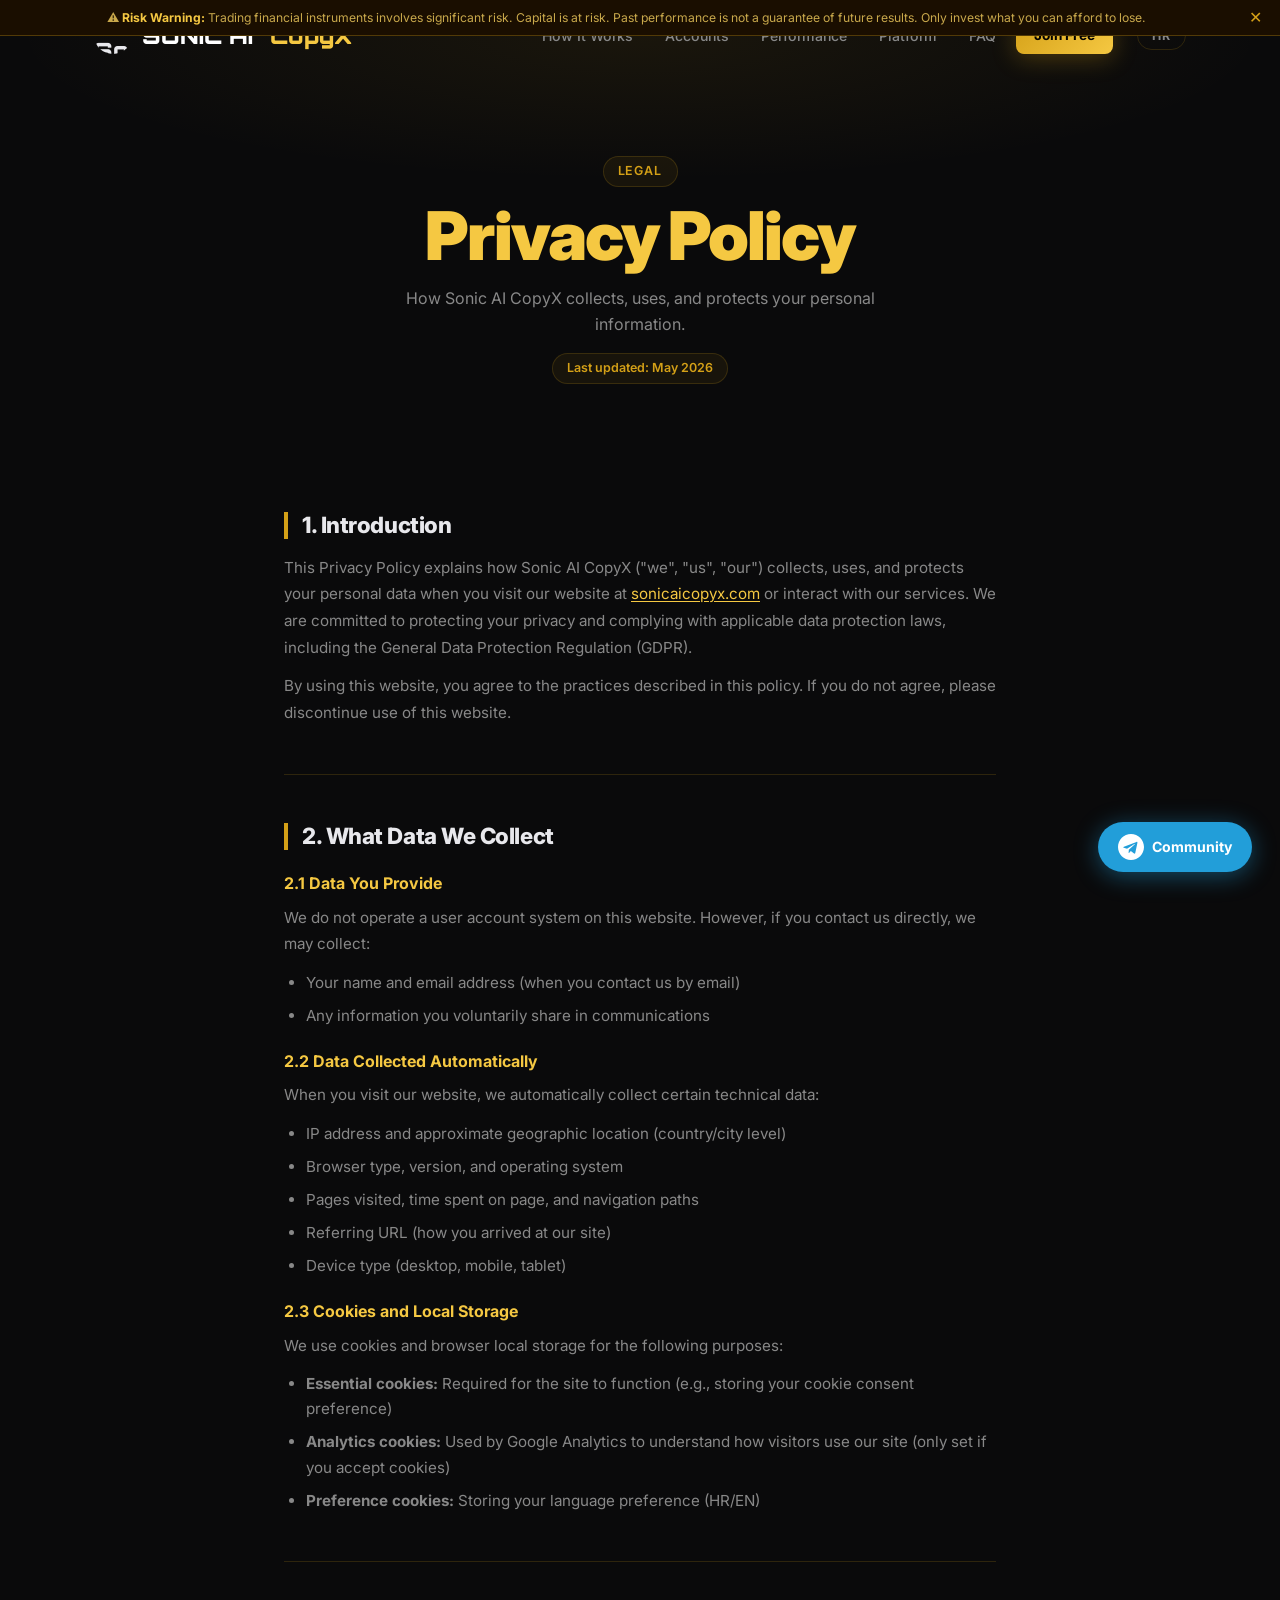
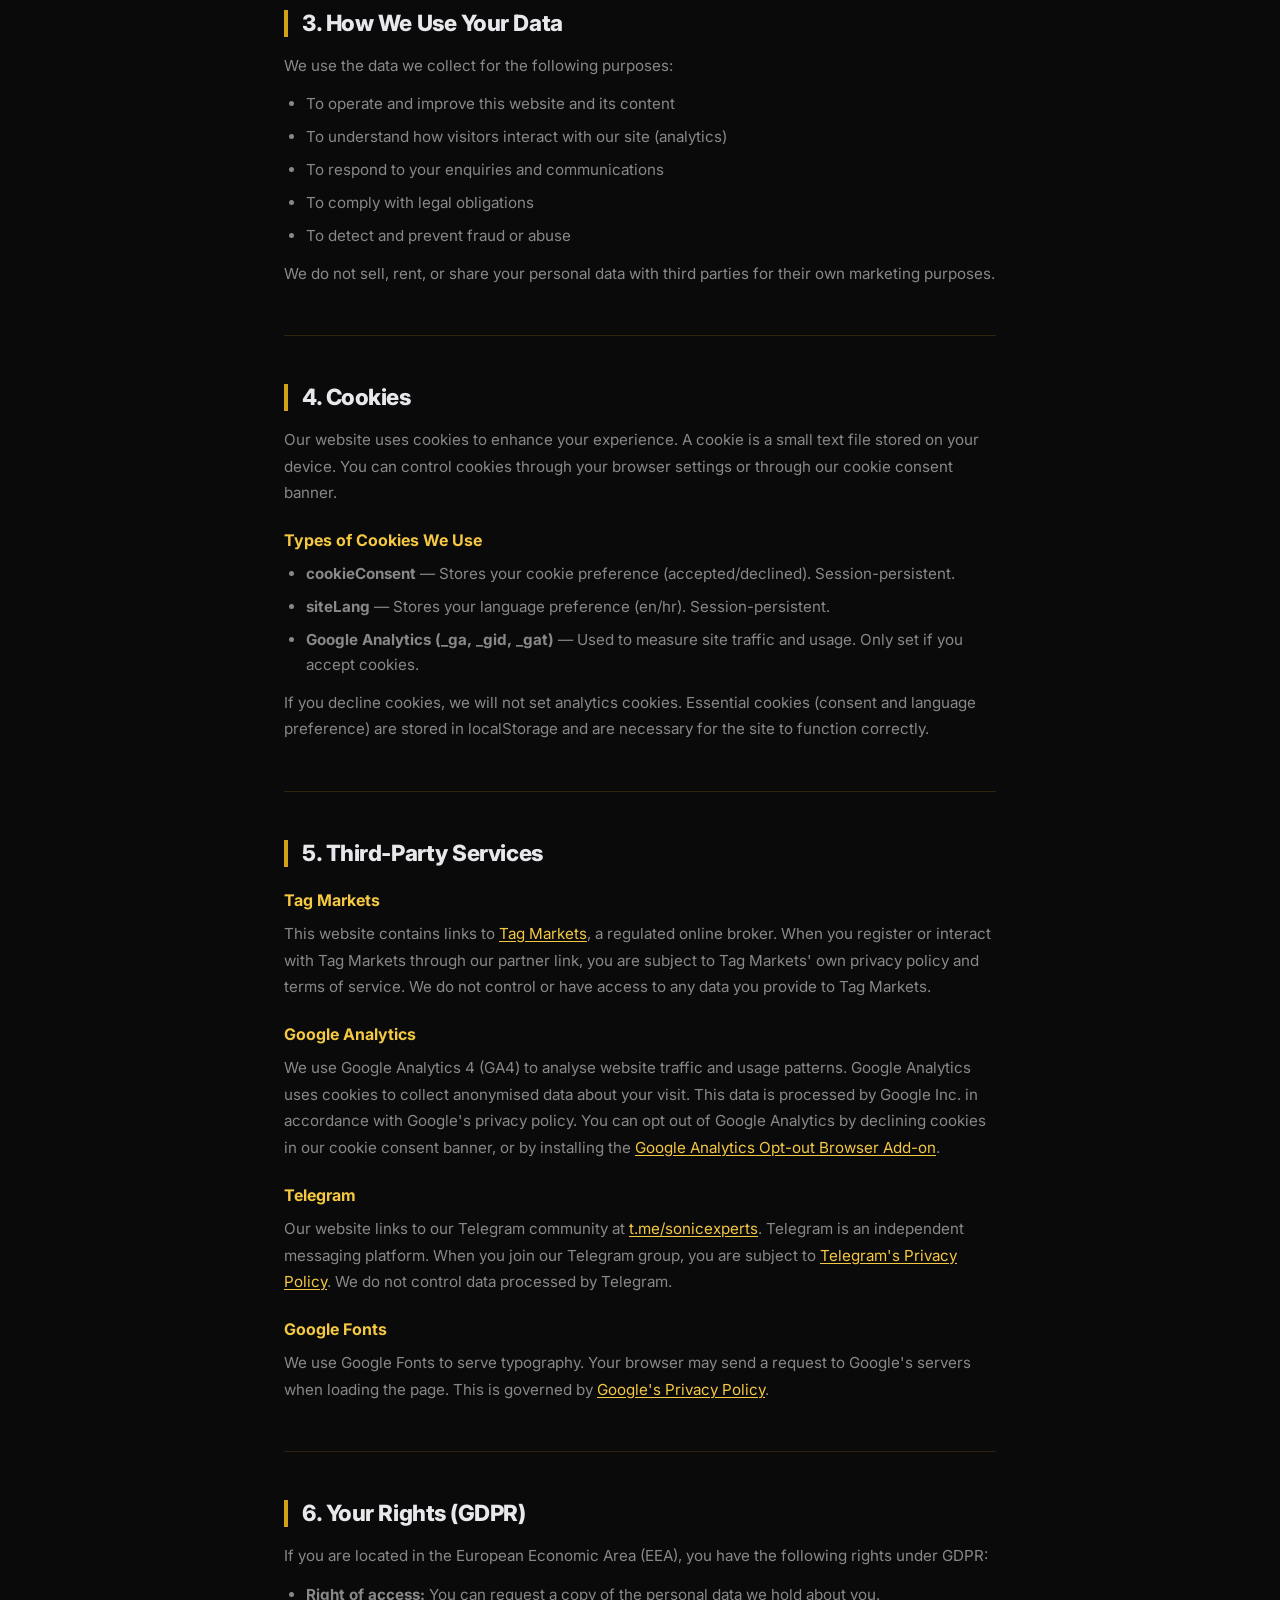
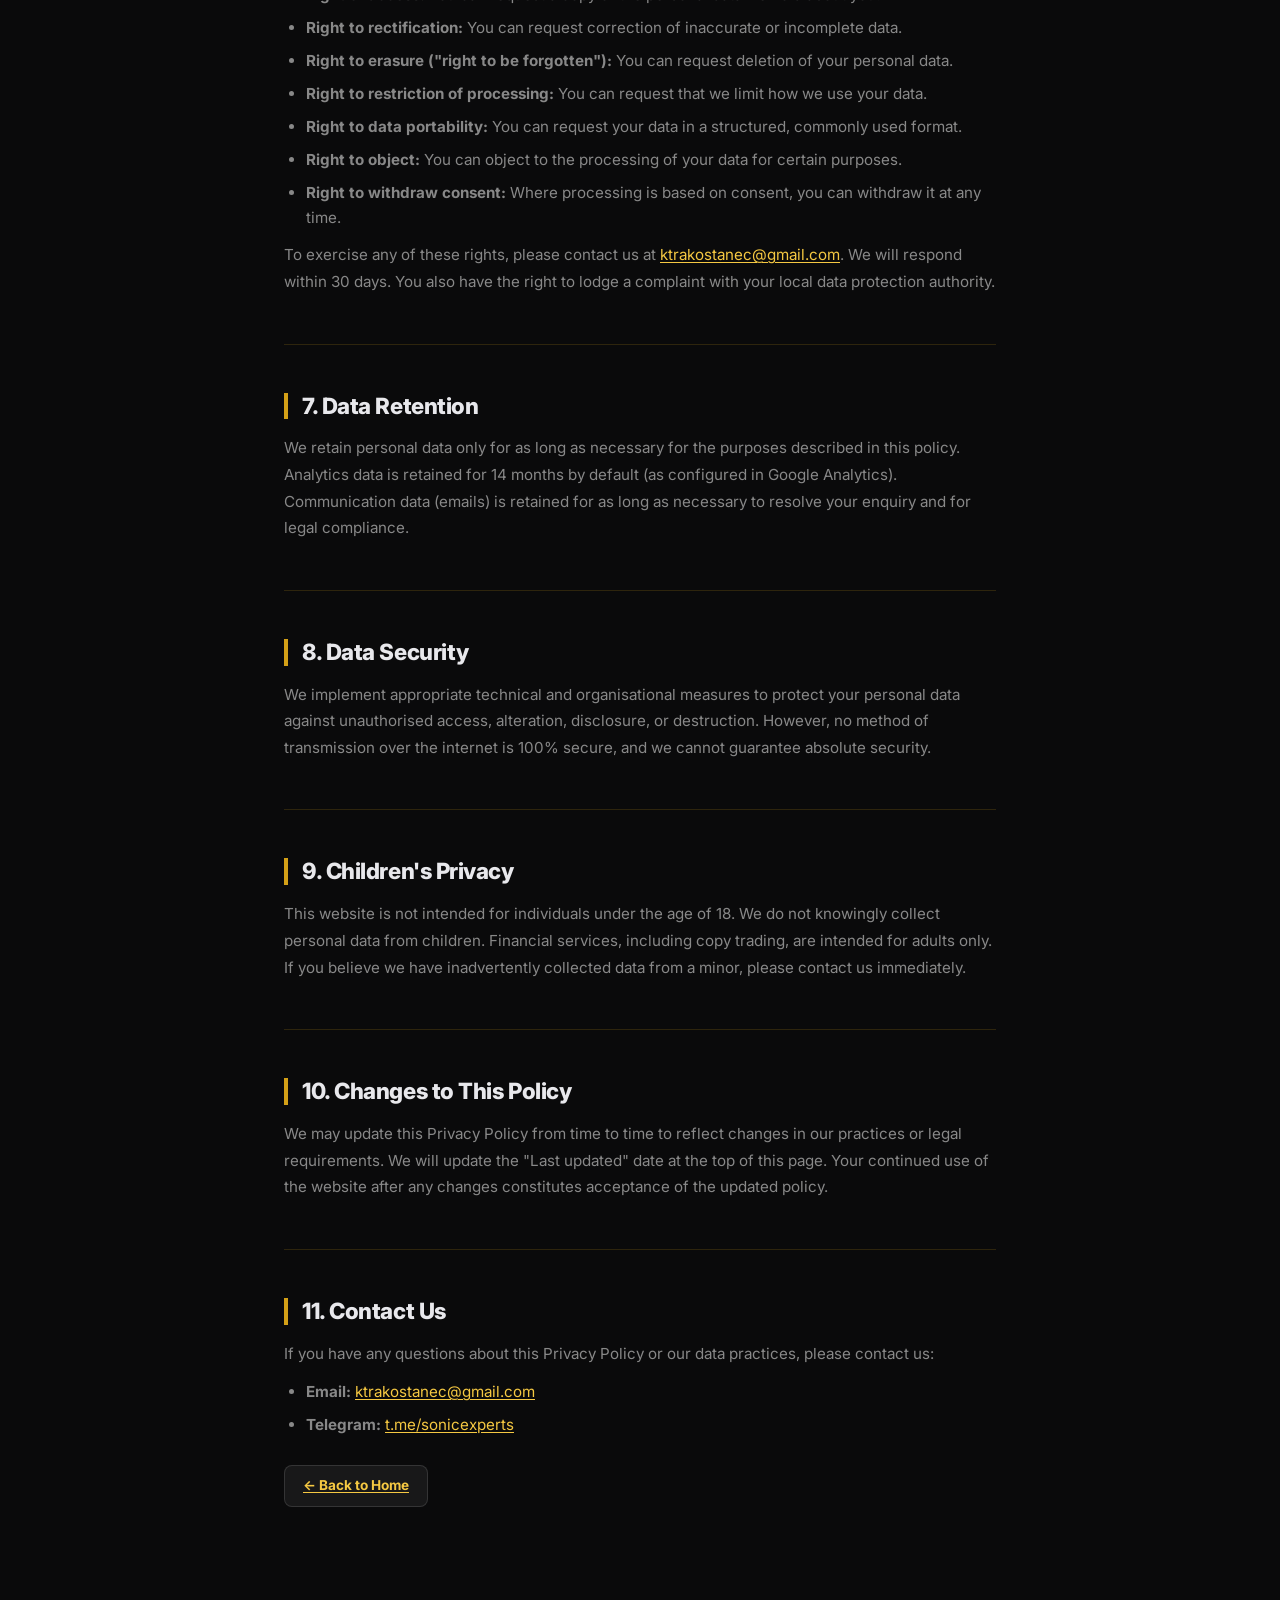
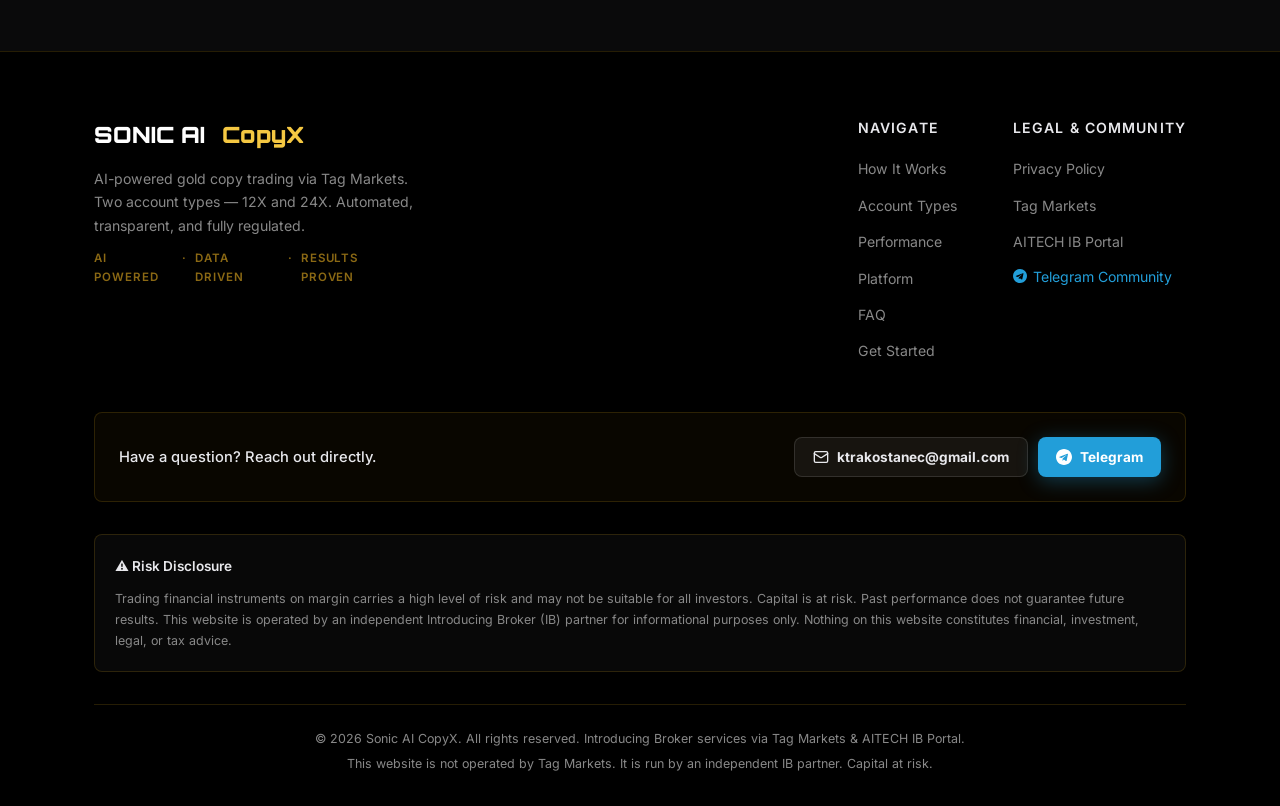
==== privacy.html @ de057901 "Add 13-feature enhancement: SEO, countdown, calculator, testimonials, sticky CTA, cookie consent, pr" ====
<!DOCTYPE html>
<html lang="en">
<head>
  <meta charset="UTF-8" />
  <meta name="viewport" content="width=device-width, initial-scale=1.0" />
  <meta name="description" content="Sonic AI CopyX Privacy Policy — how we collect, use, and protect your data." />
  <meta name="robots" content="index, follow" />
  <link rel="canonical" href="https://sonicaicopyx.com/privacy.html" />
  <link rel="icon" href="assets/logo.svg" type="image/svg+xml" />

  <!-- Open Graph -->
  <meta property="og:title" content="Privacy Policy | Sonic AI CopyX" />
  <meta property="og:description" content="Sonic AI CopyX Privacy Policy — how we collect, use, and protect your data." />
  <meta property="og:type" content="website" />
  <meta property="og:url" content="https://sonicaicopyx.com/privacy.html" />

  <!-- GA4 -->
  <!-- Replace with your GA4 ID -->
  <script async src="https://www.googletagmanager.com/gtag/js?id=G-XXXXXXXXXX"></script>
  <script>
    window.dataLayer = window.dataLayer || [];
    function gtag(){dataLayer.push(arguments);}
    gtag('js', new Date());
    gtag('config', 'G-XXXXXXXXXX');
  </script>

  <title>Privacy Policy | Sonic AI CopyX</title>
  <link rel="preconnect" href="https://fonts.googleapis.com" />
  <link rel="preconnect" href="https://fonts.gstatic.com" crossorigin />
  <link href="https://fonts.googleapis.com/css2?family=Inter:wght@300;400;500;600;700;800;900&family=Orbitron:wght@700;900&display=swap" rel="stylesheet" />
  <link rel="stylesheet" href="style.css" />
  <style>
    .privacy-hero {
      padding: 120px 0 64px;
      background: radial-gradient(ellipse 70% 50% at 50% 0%, rgba(212,160,23,.08) 0%, transparent 70%), var(--black);
      text-align: center;
    }
    .privacy-hero h1 { margin-bottom: 12px; }
    .privacy-hero p  { font-size: 1rem; max-width: 520px; margin: 0 auto; }
    .privacy-updated {
      display: inline-block;
      margin-top: 16px;
      padding: 4px 14px;
      border: 1px solid var(--border);
      border-radius: 99px;
      font-size: .78rem;
      font-weight: 600;
      color: var(--gold);
      background: rgba(212,160,23,.07);
    }
    .privacy-body {
      max-width: 760px;
      margin: 0 auto;
      padding: 64px 24px 96px;
    }
    .privacy-section {
      margin-bottom: 48px;
    }
    .privacy-section h2 {
      font-size: 1.4rem;
      margin-bottom: 16px;
      color: var(--text);
      border-left: 4px solid var(--gold);
      padding-left: 14px;
    }
    .privacy-section h3 {
      font-size: 1rem;
      margin: 20px 0 8px;
      color: var(--gold-light);
    }
    .privacy-section p {
      font-size: .95rem;
      line-height: 1.75;
      margin-bottom: 12px;
      color: var(--muted);
    }
    .privacy-section ul {
      list-style: disc;
      padding-left: 22px;
      display: flex;
      flex-direction: column;
      gap: 8px;
      margin-bottom: 12px;
    }
    .privacy-section ul li {
      font-size: .95rem;
      color: var(--muted);
      line-height: 1.65;
    }
    .privacy-section a { color: var(--gold-light); text-decoration: underline; text-underline-offset: 2px; }
    .privacy-section a:hover { color: var(--gold); }
    .privacy-divider {
      height: 1px;
      background: var(--border);
      margin-bottom: 48px;
    }
  </style>
</head>
<body>

  <!-- ─── RISK BANNER ─── -->
  <div class="risk-banner">
    ⚠️ <strong>Risk Warning:</strong> Trading financial instruments involves significant risk. Capital is at risk. Past performance is not a guarantee of future results. Only invest what you can afford to lose.
    <button class="risk-banner__close" id="closeBanner" aria-label="Close">✕</button>
  </div>

  <!-- ─── NAV ─── -->
  <nav class="nav" id="nav">
    <div class="nav__inner container">
      <a href="index.html#hero" class="nav__logo">
        <img src="assets/logo.svg" alt="Sonic AI CopyX Logo" class="site-logo-img" />
        <span class="logo-sonic">SONIC AI</span><span class="logo-ai">&nbsp;CopyX</span>
      </a>
      <button class="nav__burger" id="burger" aria-label="Toggle menu">
        <span></span><span></span><span></span>
      </button>
      <ul class="nav__links" id="navLinks">
        <li><a href="index.html#how-it-works">How It Works</a></li>
        <li><a href="index.html#accounts">Accounts</a></li>
        <li><a href="index.html#performance">Performance</a></li>
        <li><a href="index.html#platform">Platform</a></li>
        <li><a href="index.html#faq">FAQ</a></li>
        <li><a href="index.html#get-started" class="btn btn--gold btn--sm">Join Free</a></li>
      </ul>
      <button class="lang-btn" id="langToggle">HR / EN</button>
    </div>
  </nav>

  <!-- ─── PRIVACY HERO ─── -->
  <div class="privacy-hero">
    <div class="container">
      <span class="section__tag">Legal</span>
      <h1 class="gold-text" style="margin-top:12px;">Privacy Policy</h1>
      <p>How Sonic AI CopyX collects, uses, and protects your personal information.</p>
      <span class="privacy-updated">Last updated: May 2026</span>
    </div>
  </div>

  <!-- ─── PRIVACY CONTENT ─── -->
  <div class="privacy-body">

    <div class="privacy-section">
      <h2>1. Introduction</h2>
      <p>
        This Privacy Policy explains how Sonic AI CopyX ("we", "us", "our") collects, uses, and protects your personal data
        when you visit our website at <a href="https://sonicaicopyx.com">sonicaicopyx.com</a> or interact with our services.
        We are committed to protecting your privacy and complying with applicable data protection laws,
        including the General Data Protection Regulation (GDPR).
      </p>
      <p>
        By using this website, you agree to the practices described in this policy.
        If you do not agree, please discontinue use of this website.
      </p>
    </div>

    <div class="privacy-divider"></div>

    <div class="privacy-section">
      <h2>2. What Data We Collect</h2>
      <h3>2.1 Data You Provide</h3>
      <p>We do not operate a user account system on this website. However, if you contact us directly, we may collect:</p>
      <ul>
        <li>Your name and email address (when you contact us by email)</li>
        <li>Any information you voluntarily share in communications</li>
      </ul>

      <h3>2.2 Data Collected Automatically</h3>
      <p>When you visit our website, we automatically collect certain technical data:</p>
      <ul>
        <li>IP address and approximate geographic location (country/city level)</li>
        <li>Browser type, version, and operating system</li>
        <li>Pages visited, time spent on page, and navigation paths</li>
        <li>Referring URL (how you arrived at our site)</li>
        <li>Device type (desktop, mobile, tablet)</li>
      </ul>

      <h3>2.3 Cookies and Local Storage</h3>
      <p>We use cookies and browser local storage for the following purposes:</p>
      <ul>
        <li><strong>Essential cookies:</strong> Required for the site to function (e.g., storing your cookie consent preference)</li>
        <li><strong>Analytics cookies:</strong> Used by Google Analytics to understand how visitors use our site (only set if you accept cookies)</li>
        <li><strong>Preference cookies:</strong> Storing your language preference (HR/EN)</li>
      </ul>
    </div>

    <div class="privacy-divider"></div>

    <div class="privacy-section">
      <h2>3. How We Use Your Data</h2>
      <p>We use the data we collect for the following purposes:</p>
      <ul>
        <li>To operate and improve this website and its content</li>
        <li>To understand how visitors interact with our site (analytics)</li>
        <li>To respond to your enquiries and communications</li>
        <li>To comply with legal obligations</li>
        <li>To detect and prevent fraud or abuse</li>
      </ul>
      <p>
        We do not sell, rent, or share your personal data with third parties for their own marketing purposes.
      </p>
    </div>

    <div class="privacy-divider"></div>

    <div class="privacy-section">
      <h2>4. Cookies</h2>
      <p>
        Our website uses cookies to enhance your experience. A cookie is a small text file stored on your device.
        You can control cookies through your browser settings or through our cookie consent banner.
      </p>
      <h3>Types of Cookies We Use</h3>
      <ul>
        <li><strong>cookieConsent</strong> — Stores your cookie preference (accepted/declined). Session-persistent.</li>
        <li><strong>siteLang</strong> — Stores your language preference (en/hr). Session-persistent.</li>
        <li><strong>Google Analytics (_ga, _gid, _gat)</strong> — Used to measure site traffic and usage. Only set if you accept cookies.</li>
      </ul>
      <p>
        If you decline cookies, we will not set analytics cookies. Essential cookies (consent and language preference)
        are stored in localStorage and are necessary for the site to function correctly.
      </p>
    </div>

    <div class="privacy-divider"></div>

    <div class="privacy-section">
      <h2>5. Third-Party Services</h2>
      <h3>Tag Markets</h3>
      <p>
        This website contains links to <a href="https://portal.tagmarkets.com" target="_blank" rel="noopener noreferrer">Tag Markets</a>,
        a regulated online broker. When you register or interact with Tag Markets through our partner link, you are subject to
        Tag Markets' own privacy policy and terms of service. We do not control or have access to any data you provide to Tag Markets.
      </p>

      <h3>Google Analytics</h3>
      <p>
        We use Google Analytics 4 (GA4) to analyse website traffic and usage patterns. Google Analytics uses cookies to
        collect anonymised data about your visit. This data is processed by Google Inc. in accordance with Google's privacy policy.
        You can opt out of Google Analytics by declining cookies in our cookie consent banner, or by installing the
        <a href="https://tools.google.com/dlpage/gaoptout" target="_blank" rel="noopener noreferrer">Google Analytics Opt-out Browser Add-on</a>.
      </p>

      <h3>Telegram</h3>
      <p>
        Our website links to our Telegram community at
        <a href="https://t.me/sonicexperts" target="_blank" rel="noopener noreferrer">t.me/sonicexperts</a>.
        Telegram is an independent messaging platform. When you join our Telegram group, you are subject to
        <a href="https://telegram.org/privacy" target="_blank" rel="noopener noreferrer">Telegram's Privacy Policy</a>.
        We do not control data processed by Telegram.
      </p>

      <h3>Google Fonts</h3>
      <p>
        We use Google Fonts to serve typography. Your browser may send a request to Google's servers when loading the page.
        This is governed by <a href="https://policies.google.com/privacy" target="_blank" rel="noopener noreferrer">Google's Privacy Policy</a>.
      </p>
    </div>

    <div class="privacy-divider"></div>

    <div class="privacy-section">
      <h2>6. Your Rights (GDPR)</h2>
      <p>If you are located in the European Economic Area (EEA), you have the following rights under GDPR:</p>
      <ul>
        <li><strong>Right of access:</strong> You can request a copy of the personal data we hold about you.</li>
        <li><strong>Right to rectification:</strong> You can request correction of inaccurate or incomplete data.</li>
        <li><strong>Right to erasure ("right to be forgotten"):</strong> You can request deletion of your personal data.</li>
        <li><strong>Right to restriction of processing:</strong> You can request that we limit how we use your data.</li>
        <li><strong>Right to data portability:</strong> You can request your data in a structured, commonly used format.</li>
        <li><strong>Right to object:</strong> You can object to the processing of your data for certain purposes.</li>
        <li><strong>Right to withdraw consent:</strong> Where processing is based on consent, you can withdraw it at any time.</li>
      </ul>
      <p>
        To exercise any of these rights, please contact us at <a href="mailto:ktrakostanec@gmail.com">ktrakostanec@gmail.com</a>.
        We will respond within 30 days. You also have the right to lodge a complaint with your local data protection authority.
      </p>
    </div>

    <div class="privacy-divider"></div>

    <div class="privacy-section">
      <h2>7. Data Retention</h2>
      <p>
        We retain personal data only for as long as necessary for the purposes described in this policy.
        Analytics data is retained for 14 months by default (as configured in Google Analytics).
        Communication data (emails) is retained for as long as necessary to resolve your enquiry and for legal compliance.
      </p>
    </div>

    <div class="privacy-divider"></div>

    <div class="privacy-section">
      <h2>8. Data Security</h2>
      <p>
        We implement appropriate technical and organisational measures to protect your personal data against
        unauthorised access, alteration, disclosure, or destruction. However, no method of transmission over
        the internet is 100% secure, and we cannot guarantee absolute security.
      </p>
    </div>

    <div class="privacy-divider"></div>

    <div class="privacy-section">
      <h2>9. Children's Privacy</h2>
      <p>
        This website is not intended for individuals under the age of 18. We do not knowingly collect personal data
        from children. Financial services, including copy trading, are intended for adults only.
        If you believe we have inadvertently collected data from a minor, please contact us immediately.
      </p>
    </div>

    <div class="privacy-divider"></div>

    <div class="privacy-section">
      <h2>10. Changes to This Policy</h2>
      <p>
        We may update this Privacy Policy from time to time to reflect changes in our practices or legal requirements.
        We will update the "Last updated" date at the top of this page. Your continued use of the website after
        any changes constitutes acceptance of the updated policy.
      </p>
    </div>

    <div class="privacy-divider"></div>

    <div class="privacy-section">
      <h2>11. Contact Us</h2>
      <p>If you have any questions about this Privacy Policy or our data practices, please contact us:</p>
      <ul>
        <li><strong>Email:</strong> <a href="mailto:ktrakostanec@gmail.com">ktrakostanec@gmail.com</a></li>
        <li><strong>Telegram:</strong> <a href="https://t.me/sonicexperts" target="_blank" rel="noopener noreferrer">t.me/sonicexperts</a></li>
      </ul>
      <p>
        <a href="index.html" class="btn btn--ghost btn--sm" style="margin-top:16px;display:inline-flex;">← Back to Home</a>
      </p>
    </div>

  </div>

  <!-- ─── FOOTER ─── -->
  <footer class="footer">
    <div class="container">
      <div class="footer__top">
        <div class="footer__brand">
          <a href="index.html#hero" class="nav__logo" style="margin-bottom:14px;display:inline-flex;">
            <span class="logo-sonic">SONIC AI</span><span class="logo-ai">&nbsp;CopyX</span>
          </a>
          <p>AI-powered gold copy trading via Tag Markets. Two account types — 12X and 24X. Automated, transparent, and fully regulated.</p>
          <div class="footer__tagline">
            <span>AI Powered</span>
            <span>·</span>
            <span>Data Driven</span>
            <span>·</span>
            <span>Results Proven</span>
          </div>
        </div>
        <div class="footer__links">
          <div class="footer__col">
            <h4>Navigate</h4>
            <ul>
              <li><a href="index.html#how-it-works">How It Works</a></li>
              <li><a href="index.html#accounts">Account Types</a></li>
              <li><a href="index.html#performance">Performance</a></li>
              <li><a href="index.html#platform">Platform</a></li>
              <li><a href="index.html#faq">FAQ</a></li>
              <li><a href="index.html#get-started">Get Started</a></li>
            </ul>
          </div>
          <div class="footer__col">
            <h4>Legal &amp; Community</h4>
            <ul>
              <li><a href="privacy.html">Privacy Policy</a></li>
              <li><a href="https://portal.tagmarkets.com" target="_blank" rel="noopener noreferrer">Tag Markets</a></li>
              <li><a href="https://aitech.ibportal.io" target="_blank" rel="noopener noreferrer">AITECH IB Portal</a></li>
              <li>
                <a href="https://t.me/sonicexperts" target="_blank" rel="noopener noreferrer" class="footer__tg-link">
                  <svg xmlns="http://www.w3.org/2000/svg" width="14" height="14" viewBox="0 0 24 24" fill="currentColor"><path d="M12 0C5.373 0 0 5.373 0 12s5.373 12 12 12 12-5.373 12-12S18.627 0 12 0zm5.894 8.221-1.97 9.28c-.145.658-.537.818-1.084.508l-3-2.21-1.447 1.394c-.16.16-.295.295-.605.295l.213-3.053 5.56-5.023c.242-.213-.054-.333-.373-.12l-6.871 4.326-2.962-.924c-.643-.204-.657-.643.136-.953l11.57-4.461c.537-.194 1.006.131.833.941z"/></svg>
                  Telegram Community
                </a>
              </li>
            </ul>
          </div>
        </div>
      </div>

      <!-- Contact -->
      <div class="footer__contact">
        <p class="footer__contact-heading">Have a question? Reach out directly.</p>
        <div class="footer__contact-btns">
          <a href="mailto:ktrakostanec@gmail.com" class="btn btn--ghost btn--sm">
            <svg xmlns="http://www.w3.org/2000/svg" width="16" height="16" viewBox="0 0 24 24" fill="none" stroke="currentColor" stroke-width="2" stroke-linecap="round" stroke-linejoin="round"><rect x="2" y="4" width="20" height="16" rx="2"/><path d="m22 7-8.97 5.7a1.94 1.94 0 0 1-2.06 0L2 7"/></svg>
            ktrakostanec@gmail.com
          </a>
          <a href="https://t.me/sonicexperts" target="_blank" rel="noopener noreferrer" class="btn btn--tg btn--sm">
            <svg xmlns="http://www.w3.org/2000/svg" width="16" height="16" viewBox="0 0 24 24" fill="currentColor"><path d="M12 0C5.373 0 0 5.373 0 12s5.373 12 12 12 12-5.373 12-12S18.627 0 12 0zm5.894 8.221-1.97 9.28c-.145.658-.537.818-1.084.508l-3-2.21-1.447 1.394c-.16.16-.295.295-.605.295l.213-3.053 5.56-5.023c.242-.213-.054-.333-.373-.12l-6.871 4.326-2.962-.924c-.643-.204-.657-.643.136-.953l11.57-4.461c.537-.194 1.006.131.833.941z"/></svg>
            Telegram
          </a>
        </div>
      </div>

      <div class="footer__disclaimer">
        <h4>⚠️ Risk Disclosure</h4>
        <p>
          Trading financial instruments on margin carries a high level of risk and may not be suitable for all investors.
          Capital is at risk. Past performance does not guarantee future results.
          This website is operated by an independent Introducing Broker (IB) partner for informational purposes only.
          Nothing on this website constitutes financial, investment, legal, or tax advice.
        </p>
      </div>

      <div class="footer__bottom">
        <p>© 2026 Sonic AI CopyX. All rights reserved. Introducing Broker services via Tag Markets &amp; AITECH IB Portal.</p>
        <p>This website is not operated by Tag Markets. It is run by an independent IB partner. Capital at risk.</p>
      </div>
    </div>
  </footer>

  <!-- ─── FLOATING TELEGRAM BUTTON ─── -->
  <a href="https://t.me/sonicexperts" target="_blank" rel="noopener noreferrer"
     class="tg-float" aria-label="Join our Telegram community" title="Join Telegram Community">
    <svg xmlns="http://www.w3.org/2000/svg" width="26" height="26" viewBox="0 0 24 24" fill="currentColor"><path d="M12 0C5.373 0 0 5.373 0 12s5.373 12 12 12 12-5.373 12-12S18.627 0 12 0zm5.894 8.221-1.97 9.28c-.145.658-.537.818-1.084.508l-3-2.21-1.447 1.394c-.16.16-.295.295-.605.295l.213-3.053 5.56-5.023c.242-.213-.054-.333-.373-.12l-6.871 4.326-2.962-.924c-.643-.204-.657-.643.136-.953l11.57-4.461c.537-.194 1.006.131.833.941z"/></svg>
    <span class="tg-float__label">Community</span>
  </a>

  <script>
    // Minimal JS for privacy page nav
    const closeBanner = document.getElementById('closeBanner');
    if (closeBanner) {
      closeBanner.addEventListener('click', () => {
        const banner = closeBanner.closest('.risk-banner');
        if (banner) banner.style.display = 'none';
      });
    }
    const navEl = document.getElementById('nav');
    window.addEventListener('scroll', () => {
      navEl.classList.toggle('scrolled', window.scrollY > 40);
    }, { passive: true });
    const burger   = document.getElementById('burger');
    const navLinks = document.getElementById('navLinks');
    burger.addEventListener('click', () => {
      const open = navLinks.classList.toggle('open');
      burger.setAttribute('aria-expanded', open);
    });
    const langBtn = document.getElementById('langToggle');
    if (langBtn) {
      const saved = localStorage.getItem('siteLang');
      if (saved === 'hr') { document.body.classList.add('lang-hr'); langBtn.textContent = 'EN'; }
      else { langBtn.textContent = 'HR'; }
      langBtn.addEventListener('click', () => {
        const isHr = document.body.classList.toggle('lang-hr');
        langBtn.textContent = isHr ? 'EN' : 'HR';
        localStorage.setItem('siteLang', isHr ? 'hr' : 'en');
      });
    }
  </script>
</body>
</html>
---- style.css ----
/* ─── RISK BANNER ─── */
.risk-banner {
  position: sticky;
  top: 0;
  z-index: 200;
  background: #1a0e00;
  border-bottom: 1px solid rgba(212,160,23,.3);
  padding: 9px 48px 9px 20px;
  font-size: .76rem;
  color: #c8a84b;
  line-height: 1.4;
  text-align: center;
}
.risk-banner strong { color: var(--gold-light); }
.risk-banner__close {
  position: absolute;
  right: 14px;
  top: 50%;
  transform: translateY(-50%);
  background: none;
  border: none;
  color: var(--gold);
  cursor: pointer;
  font-size: 1rem;
  line-height: 1;
  padding: 4px;
}

/* ─── RESET & BASE ─── */
*, *::before, *::after { box-sizing: border-box; margin: 0; padding: 0; }

:root {
  --gold:       #D4A017;
  --gold-light: #F5C842;
  --gold-dim:   #8B6914;
  --black:      #0A0A0B;
  --dark:       #111114;
  --dark2:      #18181D;
  --dark3:      #222228;
  --border:     rgba(212,160,23,.18);
  --text:       #E8E8EC;
  --muted:      #888;
  --white:      #fff;
  --radius:     14px;
  --radius-sm:  8px;
  --transition: .3s cubic-bezier(.4,0,.2,1);
}

html { scroll-behavior: smooth; }

body {
  font-family: 'Inter', sans-serif;
  background: var(--black);
  color: var(--text);
  line-height: 1.65;
  overflow-x: hidden;
}

a { color: inherit; text-decoration: none; }
ul { list-style: none; }
img { max-width: 100%; display: block; }

/* ─── TYPOGRAPHY ─── */
h1 { font-size: clamp(2.4rem, 6vw, 4.2rem); font-weight: 900; line-height: 1.1; letter-spacing: -.03em; }
h2 { font-size: clamp(1.8rem, 4vw, 2.8rem); font-weight: 800; line-height: 1.2; letter-spacing: -.02em; }
h3 { font-size: 1.15rem; font-weight: 700; }
h4 { font-size: 1rem; font-weight: 600; }
p  { color: var(--muted); font-size: .97rem; }

.gold-text { color: var(--gold-light); }

/* ─── LAYOUT ─── */
.container { max-width: 1140px; margin: 0 auto; padding: 0 24px; }
.section    { padding: 96px 0; }
.section--dark { background: var(--dark); }

.section__header { text-align: center; margin-bottom: 56px; }
.section__header h2 { margin: 8px 0 16px; }
.section__header p  { max-width: 560px; margin: 0 auto; font-size: 1.05rem; }

.section__tag {
  display: inline-block;
  padding: 4px 14px;
  border: 1px solid var(--border);
  border-radius: 99px;
  font-size: .78rem;
  font-weight: 600;
  letter-spacing: .08em;
  text-transform: uppercase;
  color: var(--gold);
  background: rgba(212,160,23,.07);
}

/* ─── BUTTONS ─── */
.btn {
  display: inline-flex;
  align-items: center;
  gap: 8px;
  font-family: inherit;
  font-weight: 700;
  border-radius: var(--radius-sm);
  cursor: pointer;
  border: none;
  text-decoration: none;
  transition: var(--transition);
  white-space: nowrap;
}
.btn--gold {
  background: linear-gradient(135deg, var(--gold) 0%, var(--gold-light) 100%);
  color: #000;
  box-shadow: 0 4px 24px rgba(212,160,23,.3);
}
.btn--gold:hover { filter: brightness(1.1); transform: translateY(-1px); box-shadow: 0 8px 32px rgba(212,160,23,.45); }
.btn--ghost {
  background: rgba(255,255,255,.06);
  color: var(--text);
  border: 1px solid rgba(255,255,255,.12);
}
.btn--ghost:hover { background: rgba(255,255,255,.1); }
.btn--outline {
  background: transparent;
  color: var(--gold-light);
  border: 1.5px solid var(--gold);
}
.btn--outline:hover { background: rgba(212,160,23,.1); }
.btn--lg   { padding: 14px 28px; font-size: 1rem; border-radius: 10px; }
.btn--sm   { padding: 8px 18px; font-size: .85rem; }
.btn--full { width: 100%; justify-content: center; padding: 13px; }

/* ─── NAV ─── */
.nav {
  position: fixed;
  top: 0; left: 0; right: 0;
  z-index: 100;
  padding: 16px 0;
  transition: background var(--transition), box-shadow var(--transition);
}
.nav.scrolled {
  background: rgba(10,10,11,.92);
  backdrop-filter: blur(14px);
  box-shadow: 0 1px 0 var(--border);
}
.nav__inner {
  display: flex;
  align-items: center;
  gap: 24px;
}
.nav__logo { display: flex; align-items: center; gap: 0; font-family: 'Orbitron', sans-serif; font-size: 1.4rem; font-weight: 900; }
.logo-sonic { color: var(--white); }
.logo-ai    { color: var(--gold-light); }

.nav__links {
  display: flex;
  align-items: center;
  gap: 8px;
  margin-left: auto;
}
.nav__links a:not(.btn) {
  padding: 8px 12px;
  font-size: .88rem;
  font-weight: 500;
  color: var(--muted);
  transition: color var(--transition);
}
.nav__links a:not(.btn):hover { color: var(--text); }

.nav__burger {
  display: none;
  flex-direction: column;
  gap: 5px;
  background: none;
  border: none;
  cursor: pointer;
  margin-left: auto;
  padding: 6px;
}
.nav__burger span {
  display: block;
  width: 24px;
  height: 2px;
  background: var(--text);
  border-radius: 2px;
  transition: var(--transition);
}

/* ─── LOGO ─── */
.site-logo-img {
  width: 38px;
  height: 38px;
  border-radius: 50%;
  display: block;
}
.nav__logo {
  display: flex;
  align-items: center;
  gap: 10px;
}

/* ─── HERO ─── */
.hero {
  position: relative;
  min-height: 100svh;
  display: flex;
  align-items: center;
  overflow: hidden;
  background: radial-gradient(ellipse 80% 60% at 50% 0%, rgba(212,160,23,.12) 0%, transparent 70%), var(--black);
}

.hero__bg-grid {
  position: absolute;
  inset: 0;
  background-image:
    linear-gradient(rgba(212,160,23,.04) 1px, transparent 1px),
    linear-gradient(90deg, rgba(212,160,23,.04) 1px, transparent 1px);
  background-size: 60px 60px;
  mask-image: radial-gradient(ellipse 80% 80% at 50% 50%, black 20%, transparent 100%);
}

.hero__particles { position: absolute; inset: 0; pointer-events: none; }

.hero__inner {
  position: relative;
  z-index: 1;
  padding-top: 100px;
  padding-bottom: 80px;
  display: flex;
  flex-direction: column;
  align-items: center;
  text-align: center;
  gap: 24px;
}

.hero__badge {
  display: flex;
  align-items: center;
  gap: 8px;
  padding: 6px 16px;
  background: rgba(212,160,23,.1);
  border: 1px solid var(--border);
  border-radius: 99px;
  font-size: .8rem;
  font-weight: 600;
  color: var(--gold-light);
  letter-spacing: .05em;
}
.pulse-dot {
  width: 8px; height: 8px;
  border-radius: 50%;
  background: #22c55e;
  box-shadow: 0 0 0 0 rgba(34,197,94,.4);
  animation: pulse 2s infinite;
}
@keyframes pulse {
  0%   { box-shadow: 0 0 0 0 rgba(34,197,94,.4); }
  70%  { box-shadow: 0 0 0 8px rgba(34,197,94,0); }
  100% { box-shadow: 0 0 0 0 rgba(34,197,94,0); }
}

.hero__title { max-width: 800px; }

.hero__subtitle {
  max-width: 560px;
  font-size: 1.1rem;
  color: #aaa;
}
.hero__subtitle strong { color: var(--gold-light); font-weight: 600; }

.hero__cta { display: flex; gap: 12px; flex-wrap: wrap; justify-content: center; }

.hero__stats {
  display: flex;
  align-items: center;
  gap: 0;
  margin-top: 16px;
  padding: 20px 32px;
  background: rgba(255,255,255,.03);
  border: 1px solid var(--border);
  border-radius: var(--radius);
  flex-wrap: wrap;
  justify-content: center;
  gap: 0;
}
.stat { display: flex; flex-direction: column; align-items: center; padding: 0 28px; gap: 2px; }
.stat__value { font-family: 'Orbitron', sans-serif; font-size: 1.4rem; font-weight: 700; }
.stat__label { font-size: .72rem; color: var(--muted); text-transform: uppercase; letter-spacing: .08em; }
.stat__divider { width: 1px; height: 40px; background: var(--border); }

.hero__scroll-hint {
  position: absolute;
  bottom: 32px;
  left: 50%;
  transform: translateX(-50%);
  color: var(--muted);
  animation: bounce 2s infinite;
}
@keyframes bounce {
  0%, 100% { transform: translateX(-50%) translateY(0); }
  50%       { transform: translateX(-50%) translateY(8px); }
}

/* ─── HERO LIVE RESULTS ─── */
.hero__live-results {
  display: flex;
  flex-direction: column;
  align-items: center;
  gap: 12px;
  margin-top: 4px;
}
.live-label {
  display: flex;
  align-items: center;
  gap: 8px;
  font-size: .78rem;
  font-weight: 600;
  color: var(--muted);
  text-transform: uppercase;
  letter-spacing: .08em;
}
.live-cards {
  display: flex;
  gap: 12px;
}
.live-card {
  display: flex;
  flex-direction: column;
  align-items: center;
  gap: 4px;
  padding: 16px 28px;
  background: var(--dark2);
  border: 1px solid var(--border);
  border-radius: var(--radius);
  min-width: 120px;
}
.live-card--accent { border-color: var(--gold-dim); background: rgba(212,160,23,.06); }
.live-card__badge {
  font-family: 'Orbitron', sans-serif;
  font-size: .7rem;
  font-weight: 700;
  color: var(--muted);
  letter-spacing: .1em;
}
.live-card__value {
  font-family: 'Orbitron', sans-serif;
  font-size: 1.6rem;
  font-weight: 900;
  color: var(--gold-light);
}
.live-card__label { font-size: .72rem; color: var(--muted); text-transform: uppercase; letter-spacing: .06em; }
.live-disclaimer { font-size: .7rem; color: var(--muted); text-align: center; max-width: 380px; }

/* ─── ACCOUNT CARDS ─── */
.accounts-grid {
  display: grid;
  grid-template-columns: repeat(auto-fit, minmax(300px, 1fr));
  gap: 24px;
  margin-bottom: 24px;
}
.account-card {
  position: relative;
  background: var(--dark2);
  border: 1px solid var(--border);
  border-radius: var(--radius);
  padding: 36px 28px;
  display: flex;
  flex-direction: column;
  gap: 20px;
  transition: border-color var(--transition), transform var(--transition);
}
.account-card:hover { border-color: var(--gold-dim); transform: translateY(-4px); }
.account-card--featured {
  border-color: var(--gold);
  background: rgba(212,160,23,.04);
}
.account-card__popular {
  position: absolute;
  top: -14px;
  left: 50%;
  transform: translateX(-50%);
  background: linear-gradient(135deg, var(--gold), var(--gold-light));
  color: #000;
  font-size: .72rem;
  font-weight: 800;
  letter-spacing: .1em;
  text-transform: uppercase;
  padding: 4px 16px;
  border-radius: 99px;
  white-space: nowrap;
}
.account-card__badge {
  width: 56px; height: 56px;
  border-radius: 50%;
  background: rgba(255,255,255,.05);
  border: 2px solid var(--border);
  display: flex;
  align-items: center;
  justify-content: center;
  font-family: 'Orbitron', sans-serif;
  font-size: .9rem;
  font-weight: 900;
  color: var(--muted);
}
.account-card__badge--accent { border-color: var(--gold); color: var(--gold-light); background: rgba(212,160,23,.1); }
.account-card h3 { color: var(--text); font-size: 1.3rem; margin: 0; }
.account-card__tagline { font-size: .82rem; color: var(--gold); font-weight: 600; margin: -12px 0; }
.account-card__stat {
  padding: 16px;
  background: rgba(212,160,23,.06);
  border: 1px solid var(--border);
  border-radius: var(--radius-sm);
  display: flex;
  flex-direction: column;
  align-items: center;
  gap: 4px;
}
.account-card__stat-value {
  font-family: 'Orbitron', sans-serif;
  font-size: 1.25rem;
  font-weight: 700;
  color: var(--gold-light);
}
.account-card__stat-label { font-size: .72rem; color: var(--muted); }
.account-card__features { display: flex; flex-direction: column; gap: 10px; flex: 1; }
.account-card__features li {
  display: flex;
  align-items: center;
  gap: 10px;
  font-size: .88rem;
  color: var(--text);
}
.account-card__features li svg { color: var(--gold-light); flex-shrink: 0; }
.accounts-disclaimer {
  text-align: center;
  font-size: .75rem;
  color: var(--muted);
  max-width: 700px;
  margin: 0 auto;
  line-height: 1.6;
}

/* ─── HERO MIN DEPOSIT LINE ─── */
.hero__min-deposit {
  display: flex;
  align-items: center;
  gap: 8px;
  flex-wrap: wrap;
  justify-content: center;
  font-size: .82rem;
  color: var(--muted);
  margin-top: -8px;
}
.hero__min-deposit strong { color: var(--gold-light); }
.hero__min-deposit svg   { color: #4ade80; }

/* ─── ACCOUNT CARD MIN DEPOSIT ─── */
.account-card__min {
  display: flex;
  align-items: center;
  justify-content: space-between;
  padding: 10px 14px;
  background: rgba(212,160,23,.07);
  border: 1px solid var(--border);
  border-radius: var(--radius-sm);
}
.account-card__min-label { font-size: .78rem; color: var(--muted); }
.account-card__min-value {
  font-family: 'Orbitron', sans-serif;
  font-size: 1rem;
  font-weight: 700;
  color: var(--gold-light);
}

/* ─── SOCIAL PROOF BAR ─── */
.social-proof-bar {
  background: linear-gradient(90deg, rgba(212,160,23,.08) 0%, rgba(212,160,23,.14) 50%, rgba(212,160,23,.08) 100%);
  border-top: 1px solid var(--border);
  border-bottom: 1px solid var(--border);
  padding: 24px 0;
}
.social-proof-bar__inner {
  display: flex;
  align-items: center;
  justify-content: center;
  gap: 0;
  flex-wrap: wrap;
}
.social-proof-item {
  display: flex;
  flex-direction: column;
  align-items: center;
  gap: 4px;
  padding: 0 40px;
  text-align: center;
}
.social-proof-num {
  font-family: 'Orbitron', sans-serif;
  font-size: 1.8rem;
  font-weight: 900;
  color: var(--gold-light);
  line-height: 1;
}
.social-proof-label { font-size: .82rem; color: var(--muted); max-width: 200px; }
.social-proof-divider { width: 1px; height: 48px; background: var(--border); }

/* ─── COMPOUND GROWTH SECTION ─── */
.compound-wrap {
  display: grid;
  grid-template-columns: 1fr 1fr;
  gap: 48px;
  align-items: start;
}
.compound-text { display: flex; flex-direction: column; gap: 28px; }
.compound-point { display: flex; gap: 16px; align-items: flex-start; }
.compound-point__icon { font-size: 1.6rem; flex-shrink: 0; }
.compound-point h4 { color: var(--text); margin-bottom: 6px; }
.compound-point p  { font-size: .9rem; line-height: 1.65; }

.compound-table-wrap {
  background: var(--dark2);
  border: 1px solid var(--border);
  border-radius: var(--radius);
  overflow: hidden;
}
.compound-table-header {
  padding: 16px 20px;
  background: rgba(212,160,23,.07);
  border-bottom: 1px solid var(--border);
  display: flex;
  flex-direction: column;
  gap: 4px;
}
.compound-table-header span { font-size: .88rem; font-weight: 700; color: var(--text); }
.compound-table-note { font-size: .72rem !important; color: var(--muted) !important; font-weight: 400 !important; }

.compound-table {
  width: 100%;
  border-collapse: collapse;
  font-size: .88rem;
}
.compound-table th {
  padding: 12px 16px;
  text-align: left;
  font-size: .72rem;
  font-weight: 700;
  letter-spacing: .08em;
  text-transform: uppercase;
  color: var(--muted);
  border-bottom: 1px solid var(--border);
}
.compound-table td {
  padding: 11px 16px;
  border-bottom: 1px solid rgba(255,255,255,.04);
  color: var(--text);
}
.compound-table tr:last-child td { border-bottom: none; }
.compound-table__highlight { background: rgba(212,160,23,.06); }
.compound-table__highlight td { font-weight: 700; }
.green  { color: #4ade80; font-weight: 600; }
.bold   { font-weight: 800; }

.compound-table__disclaimer {
  padding: 12px 16px;
  font-size: .7rem;
  color: var(--muted);
  line-height: 1.5;
  border-top: 1px solid var(--border);
}

@media (max-width: 900px) {
  .compound-wrap { grid-template-columns: 1fr; }
  .social-proof-divider { display: none; }
  .social-proof-item { padding: 12px 20px; }
}

/* ─── PERFORMANCE CARDS ─── */
.perf-grid {
  display: grid;
  grid-template-columns: repeat(auto-fit, minmax(280px, 1fr));
  gap: 20px;
  margin-bottom: 24px;
}
.perf-card {
  background: var(--dark2);
  border: 1px solid var(--border);
  border-radius: var(--radius);
  padding: 28px;
  display: flex;
  flex-direction: column;
  gap: 16px;
}
.perf-card--highlight {
  border-color: var(--gold-dim);
  background: rgba(212,160,23,.04);
}
.perf-card__week {
  font-size: .78rem;
  font-weight: 700;
  letter-spacing: .1em;
  text-transform: uppercase;
  color: var(--gold);
}
.perf-card__results { display: flex; gap: 16px; }
.perf-result {
  flex: 1;
  display: flex;
  flex-direction: column;
  align-items: center;
  gap: 6px;
  padding: 14px;
  background: rgba(255,255,255,.03);
  border: 1px solid var(--border);
  border-radius: var(--radius-sm);
}
.perf-result__badge {
  font-family: 'Orbitron', sans-serif;
  font-size: .68rem;
  font-weight: 700;
  letter-spacing: .1em;
  color: var(--muted);
}
.perf-result__badge--accent { color: var(--gold-light); }
.perf-result__value {
  font-family: 'Orbitron', sans-serif;
  font-size: 1.4rem;
  font-weight: 900;
  color: #4ade80;
}
.perf-card__note {
  display: flex;
  align-items: center;
  gap: 8px;
  font-size: .82rem;
  color: #4ade80;
  font-weight: 600;
}
.perf-quote {
  font-size: .95rem;
  font-style: italic;
  color: var(--text);
  line-height: 1.6;
  border-left: 3px solid var(--gold);
  padding-left: 16px;
}
.perf-quote__attr { font-size: .78rem; color: var(--gold); font-weight: 600; }
.perf-disclaimer {
  display: flex;
  align-items: flex-start;
  gap: 10px;
  padding: 16px 20px;
  background: rgba(255,165,0,.06);
  border: 1px solid rgba(255,165,0,.2);
  border-radius: var(--radius-sm);
  color: #c8a84b;
}
.perf-disclaimer svg { flex-shrink: 0; margin-top: 2px; }
.perf-disclaimer p { font-size: .82rem; color: #c8a84b; line-height: 1.6; margin: 0; }
.perf-disclaimer strong { color: var(--gold-light); }

/* ─── FOOTER TAGLINE ─── */
.footer__tagline {
  display: flex;
  gap: 8px;
  margin-top: 12px;
  font-size: .72rem;
  font-weight: 600;
  letter-spacing: .08em;
  text-transform: uppercase;
  color: var(--gold-dim);
}

/* ─── QR CARD SUB ─── */
.qr-card__sub { font-size: .8rem; color: var(--muted); }

/* ─── STEPS ─── */
.steps {
  display: flex;
  align-items: flex-start;
  gap: 0;
  justify-content: center;
  flex-wrap: wrap;
}
.step {
  flex: 1 1 240px;
  max-width: 300px;
  display: flex;
  flex-direction: column;
  align-items: center;
  text-align: center;
  gap: 16px;
  padding: 32px 24px;
  border-radius: var(--radius);
  border: 1px solid var(--border);
  background: var(--dark2);
  transition: border-color var(--transition), transform var(--transition);
}
.step:hover { border-color: var(--gold-dim); transform: translateY(-4px); }
.step__number {
  font-family: 'Orbitron', sans-serif;
  font-size: .72rem;
  font-weight: 700;
  color: var(--gold);
  letter-spacing: .12em;
}
.step__icon {
  width: 64px; height: 64px;
  border-radius: 50%;
  background: rgba(212,160,23,.1);
  border: 1px solid var(--border);
  display: flex;
  align-items: center;
  justify-content: center;
  color: var(--gold-light);
}
.step h3 { color: var(--text); }
.step p   { font-size: .9rem; }
.step__arrow {
  font-size: 1.5rem;
  color: var(--gold-dim);
  padding: 0 8px;
  align-self: center;
  flex-shrink: 0;
}

/* ─── GOLD GRID ─── */
.gold-grid {
  display: grid;
  grid-template-columns: repeat(auto-fit, minmax(240px, 1fr));
  gap: 20px;
}
.gold-card {
  padding: 32px 28px;
  border-radius: var(--radius);
  border: 1px solid var(--border);
  background: var(--dark2);
  transition: border-color var(--transition), transform var(--transition);
}
.gold-card:hover { border-color: var(--gold-dim); transform: translateY(-3px); }
.gold-card__icon { font-size: 2rem; margin-bottom: 16px; }
.gold-card h3 { color: var(--text); margin-bottom: 10px; }

/* ─── FEATURES ─── */
.features-grid {
  display: grid;
  grid-template-columns: repeat(auto-fit, minmax(300px, 1fr));
  gap: 20px;
}
.feature-card {
  position: relative;
  padding: 32px 28px;
  border-radius: var(--radius);
  border: 1px solid var(--border);
  background: var(--dark2);
  overflow: hidden;
  transition: border-color var(--transition), transform var(--transition);
}
.feature-card:hover { border-color: var(--gold-dim); transform: translateY(-3px); }
.feature-card__line {
  position: absolute;
  top: 0; left: 0; right: 0;
  height: 2px;
  background: linear-gradient(90deg, transparent, var(--gold), transparent);
  opacity: 0;
  transition: opacity var(--transition);
}
.feature-card:hover .feature-card__line { opacity: 1; }
.feature-card__icon { font-size: 1.8rem; margin-bottom: 16px; }
.feature-card h3 { color: var(--text); margin-bottom: 10px; }

/* ─── PLATFORM ─── */
.platform-wrap {
  display: grid;
  grid-template-columns: 1fr 340px;
  gap: 56px;
  align-items: center;
}
.platform-desc { font-size: 1rem; color: #aaa; margin: 16px 0 28px; }
.platform-list { display: flex; flex-direction: column; gap: 12px; }
.platform-list li {
  display: flex;
  align-items: center;
  gap: 12px;
  font-size: .95rem;
  color: var(--text);
}
.platform-list li svg { color: var(--gold-light); flex-shrink: 0; }

.platform-card {
  background: var(--dark3);
  border: 1px solid var(--border);
  border-radius: var(--radius);
  overflow: hidden;
}
.platform-card__header {
  padding: 20px 24px;
  background: #000;
  display: flex;
  align-items: center;
  gap: 10px;
}
.platform-brand {
  font-family: 'Orbitron', sans-serif;
  font-size: 1.4rem;
  font-weight: 900;
  color: var(--white);
}
.platform-badge {
  font-size: .85rem;
  font-weight: 700;
  color: #ADFF2F;
  padding: 2px 10px;
  background: rgba(173,255,47,.1);
  border-radius: 4px;
  border: 1px solid rgba(173,255,47,.2);
}
.platform-card__body { padding: 20px 24px; display: flex; flex-direction: column; gap: 14px; }
.platform-stat { display: flex; justify-content: space-between; align-items: center; padding-bottom: 14px; border-bottom: 1px solid var(--border); }
.platform-stat:last-child { border-bottom: none; padding-bottom: 0; }
.platform-stat__label { font-size: .88rem; color: var(--muted); }
.platform-stat__value { font-weight: 700; font-size: .92rem; }
.platform-card .btn { margin: 0 24px 24px; width: calc(100% - 48px); }

/* ─── PARTNER ─── */
.partner-wrap {
  display: grid;
  grid-template-columns: 340px 1fr;
  gap: 56px;
  align-items: center;
}
.partner-card {
  background: var(--dark2);
  border: 1px solid var(--border);
  border-radius: var(--radius);
  padding: 36px 28px;
  display: flex;
  flex-direction: column;
  align-items: center;
  text-align: center;
  gap: 14px;
}
.partner-card__avatar {
  width: 90px; height: 90px;
  border-radius: 50%;
  background: rgba(212,160,23,.1);
  border: 2px solid var(--border);
  display: flex;
  align-items: center;
  justify-content: center;
  color: var(--gold-light);
}
.partner-card h3 { color: var(--text); font-size: 1.25rem; }
.partner-card__role { font-size: .82rem; color: var(--gold); font-weight: 600; }
.partner-card__ids {
  display: flex;
  flex-direction: column;
  gap: 6px;
  font-size: .8rem;
  color: var(--muted);
}
.partner-card__ids strong { color: var(--text); }
.partner-card__bio { font-size: .88rem; line-height: 1.6; }
.partner-card__contact {
  display: flex;
  align-items: center;
  gap: 8px;
  font-size: .85rem;
  color: var(--gold-light);
  transition: color var(--transition);
}
.partner-card__contact:hover { color: var(--gold); }

.partner-benefits { display: flex; flex-direction: column; gap: 24px; margin-top: 8px; }
.partner-benefit { display: flex; gap: 16px; align-items: flex-start; }
.partner-benefit__icon { font-size: 1.5rem; flex-shrink: 0; }
.partner-benefit h4 { color: var(--text); margin-bottom: 4px; }

/* ─── GET STARTED / QR ─── */
.cta-grid {
  display: grid;
  grid-template-columns: repeat(auto-fit, minmax(280px, 380px));
  gap: 24px;
  justify-content: center;
  margin-bottom: 40px;
}
.qr-card {
  background: var(--dark2);
  border: 1px solid var(--border);
  border-radius: var(--radius);
  padding: 28px;
  display: flex;
  flex-direction: column;
  align-items: center;
  gap: 16px;
  text-align: center;
}
.qr-card__label {
  font-size: .78rem;
  font-weight: 700;
  letter-spacing: .1em;
  text-transform: uppercase;
  color: var(--gold);
}

/* Actual QR image */
.qr-image {
  width: 220px;
  height: 220px;
  border-radius: 12px;
  object-fit: contain;
  background: #fff;
  padding: 10px;
}

/* Placeholder shown when no image provided */
.qr-placeholder {
  width: 220px;
  height: 220px;
  border-radius: 12px;
  border: 2px dashed var(--border);
  display: flex;
  align-items: center;
  justify-content: center;
  background: rgba(212,160,23,.03);
}
.qr-placeholder__inner {
  display: flex;
  flex-direction: column;
  align-items: center;
  gap: 8px;
  color: var(--muted);
}
.qr-placeholder__inner svg { color: var(--gold-dim); }
.qr-placeholder__inner p { font-size: .85rem; font-weight: 600; color: var(--text); margin: 0; }
.qr-placeholder__inner span { font-size: .75rem; line-height: 1.4; }

.qr-card__desc { font-size: .85rem; max-width: 260px; }
.qr-card__desc strong { color: var(--text); }

.cta-direct { text-align: center; }
.cta-direct > p { font-size: .9rem; margin-bottom: 16px; }
.url-chips { display: flex; gap: 12px; justify-content: center; flex-wrap: wrap; }
.url-chip {
  display: flex;
  align-items: center;
  gap: 10px;
  padding: 10px 16px;
  background: var(--dark2);
  border: 1px solid var(--border);
  border-radius: var(--radius-sm);
}
.url-chip__label {
  font-size: .72rem;
  font-weight: 700;
  letter-spacing: .08em;
  text-transform: uppercase;
  color: var(--gold);
}
.url-chip code {
  font-size: .85rem;
  color: var(--text);
  font-family: 'Courier New', monospace;
}

/* ─── QR CENTER ─── */
.qr-center {
  display: flex;
  justify-content: center;
  margin-bottom: 40px;
}
.qr-card--large {
  max-width: 340px;
  width: 100%;
  gap: 20px;
}
.qr-wrap {
  display: flex;
  justify-content: center;
  align-items: center;
  background: #fff;
  border-radius: 12px;
  padding: 14px;
  width: 248px;
  height: 248px;
}
.qr-wrap canvas { display: block; }

/* ─── FAQ ─── */
.faq-list { max-width: 720px; margin: 0 auto; display: flex; flex-direction: column; gap: 12px; }
.faq-item {
  background: var(--dark2);
  border: 1px solid var(--border);
  border-radius: var(--radius-sm);
  overflow: hidden;
  transition: border-color var(--transition);
}
.faq-item[open] { border-color: var(--gold-dim); }
.faq-item summary {
  padding: 18px 20px;
  font-weight: 600;
  cursor: pointer;
  list-style: none;
  display: flex;
  justify-content: space-between;
  align-items: center;
  color: var(--text);
}
.faq-item summary::after {
  content: '+';
  font-size: 1.3rem;
  color: var(--gold);
  transition: transform var(--transition);
  flex-shrink: 0;
}
.faq-item[open] summary::after { content: '−'; }
.faq-item p { padding: 0 20px 18px; font-size: .9rem; }

/* ─── FOOTER ─── */
.footer { background: #000; padding: 64px 0 32px; border-top: 1px solid var(--border); }
.footer__top {
  display: grid;
  grid-template-columns: 1fr auto;
  gap: 48px;
  margin-bottom: 48px;
}
.footer__brand { max-width: 320px; }
.footer__brand .nav__logo { margin-bottom: 14px; display: inline-flex; }
.footer__brand p { font-size: .88rem; }
.footer__links { display: flex; gap: 56px; }
.footer__col h4 { color: var(--text); margin-bottom: 16px; font-size: .88rem; text-transform: uppercase; letter-spacing: .08em; }
.footer__col ul { display: flex; flex-direction: column; gap: 10px; }
.footer__col a { font-size: .88rem; color: var(--muted); transition: color var(--transition); }
.footer__col a:hover { color: var(--gold-light); }

.footer__disclaimer {
  padding: 20px;
  background: rgba(255,255,255,.03);
  border: 1px solid var(--border);
  border-radius: var(--radius-sm);
  margin-bottom: 32px;
}
.footer__disclaimer h4 { font-size: .85rem; margin-bottom: 10px; color: var(--text); }
.footer__disclaimer p { font-size: .78rem; line-height: 1.7; color: var(--muted); }

.footer__bottom {
  text-align: center;
  display: flex;
  flex-direction: column;
  gap: 4px;
  border-top: 1px solid var(--border);
  padding-top: 24px;
}
.footer__bottom p { font-size: .78rem; }

/* ─── TELEGRAM BUTTON ─── */
.btn--tg {
  background: #229ED9;
  color: #fff;
  box-shadow: 0 4px 20px rgba(34,158,217,.35);
}
.btn--tg:hover { filter: brightness(1.12); transform: translateY(-1px); box-shadow: 0 8px 28px rgba(34,158,217,.5); }

/* ─── TELEGRAM JOIN CARD ─── */
.tg-join-card {
  display: flex;
  align-items: center;
  gap: 24px;
  max-width: 720px;
  margin: 0 auto 40px;
  padding: 28px 32px;
  background: rgba(34,158,217,.07);
  border: 1px solid rgba(34,158,217,.25);
  border-radius: var(--radius);
  flex-wrap: wrap;
}
.tg-join-card__icon {
  width: 60px; height: 60px;
  flex-shrink: 0;
  border-radius: 50%;
  background: #229ED9;
  display: flex;
  align-items: center;
  justify-content: center;
  color: #fff;
  box-shadow: 0 4px 16px rgba(34,158,217,.4);
}
.tg-join-card__text { flex: 1; min-width: 200px; }
.tg-join-card__text h3 { color: var(--text); margin-bottom: 6px; font-size: 1.1rem; }
.tg-join-card__text p  { font-size: .88rem; line-height: 1.6; }
.tg-join-card__text strong { color: var(--gold-light); }

/* ─── URL CHIP TELEGRAM ─── */
.url-chip--tg {
  background: rgba(34,158,217,.08);
  border-color: rgba(34,158,217,.25);
  text-decoration: none;
  transition: background var(--transition);
}
.url-chip--tg:hover { background: rgba(34,158,217,.16); }
.url-chip--tg .url-chip__label { color: #229ED9; }
.url-chip--tg code { color: var(--text); }

/* ─── FOOTER TELEGRAM LINK ─── */
.footer__tg-link {
  display: flex;
  align-items: center;
  gap: 6px;
  color: #229ED9 !important;
}
.footer__tg-link:hover { color: #5bb8e8 !important; }

/* ─── FLOATING TELEGRAM BUTTON ─── */
.tg-float {
  position: fixed;
  bottom: 28px;
  right: 28px;
  z-index: 99;
  display: flex;
  align-items: center;
  gap: 8px;
  padding: 12px 20px;
  background: #229ED9;
  color: #fff;
  border-radius: 99px;
  font-weight: 700;
  font-size: .88rem;
  text-decoration: none;
  box-shadow: 0 4px 24px rgba(34,158,217,.45);
  transition: transform var(--transition), box-shadow var(--transition), background var(--transition);
}
.tg-float:hover { transform: translateY(-3px); box-shadow: 0 8px 32px rgba(34,158,217,.6); background: #1a8bbf; }
.tg-float__label { white-space: nowrap; }

@media (max-width: 480px) {
  .tg-float__label { display: none; }
  .tg-float { padding: 14px; border-radius: 50%; bottom: 20px; right: 20px; }
  .tg-join-card { flex-direction: column; align-items: flex-start; }
}

/* ─── REVEAL ANIMATION ─── */
.reveal {
  opacity: 0;
  transform: translateY(24px);
  transition: opacity .6s ease, transform .6s ease;
}
.reveal.visible { opacity: 1; transform: translateY(0); }

/* ─── RESPONSIVE ─── */
@media (max-width: 900px) {
  .nav__burger { display: flex; }
  .nav__links {
    display: none;
    position: absolute;
    top: 100%;
    left: 0; right: 0;
    flex-direction: column;
    align-items: flex-start;
    padding: 20px 24px;
    background: rgba(10,10,11,.97);
    backdrop-filter: blur(20px);
    border-bottom: 1px solid var(--border);
    gap: 4px;
  }
  .nav__links.open { display: flex; }
  .nav__links a:not(.btn) { padding: 12px 0; width: 100%; border-bottom: 1px solid var(--border); }
  .nav__links .btn { width: 100%; justify-content: center; }

  .platform-wrap,
  .partner-wrap { grid-template-columns: 1fr; }
  .partner-wrap { grid-template-rows: auto auto; }

  .footer__top { grid-template-columns: 1fr; }
  .footer__links { flex-wrap: wrap; gap: 32px; }

  .steps { flex-direction: column; align-items: center; }
  .step__arrow { transform: rotate(90deg); }

  .hero__stats { gap: 8px; }
  .stat { padding: 8px 16px; }
  .stat__divider { display: none; }
}

@media (max-width: 600px) {
  .section { padding: 64px 0; }
  .hero__inner { padding-top: 80px; }
  .hero__cta { flex-direction: column; align-items: center; }
  .hero__cta .btn { width: 100%; max-width: 320px; justify-content: center; }
}

/* ─── COUNTDOWN BAR ─── */
.countdown-bar {
  background: linear-gradient(90deg, rgba(139,105,20,.25) 0%, rgba(212,160,23,.18) 50%, rgba(139,105,20,.25) 100%);
  border-bottom: 1px solid rgba(212,160,23,.3);
  padding: 10px 20px;
  display: flex;
  align-items: center;
  justify-content: center;
  gap: 16px;
  flex-wrap: wrap;
  font-size: .82rem;
  color: var(--gold-light);
  text-align: center;
  position: sticky;
  top: 0;
  z-index: 199;
}
.countdown-bar__label { font-weight: 600; color: var(--muted); }
.countdown-bar__suffix { color: var(--muted); font-style: italic; }
.countdown-digits {
  display: flex;
  align-items: center;
  gap: 4px;
  font-family: 'Courier New', 'Courier', monospace;
  font-weight: 700;
}
.countdown-digits span {
  font-family: 'Orbitron', monospace;
  font-size: 1.1rem;
  font-weight: 900;
  color: var(--gold-light);
  min-width: 2ch;
  text-align: center;
  background: rgba(212,160,23,.1);
  padding: 2px 6px;
  border-radius: 4px;
}
.countdown-digits em {
  font-style: normal;
  font-size: .72rem;
  color: var(--muted);
  margin-right: 4px;
}
@media (max-width: 600px) {
  .countdown-bar { gap: 8px; font-size: .76rem; }
  .countdown-bar__suffix { display: none; }
}

/* ─── LANGUAGE BUTTON ─── */
.lang-btn {
  background: transparent;
  border: 1px solid var(--border);
  color: var(--muted);
  font-family: inherit;
  font-size: .78rem;
  font-weight: 700;
  letter-spacing: .08em;
  padding: 6px 14px;
  border-radius: 99px;
  cursor: pointer;
  transition: var(--transition);
  white-space: nowrap;
  flex-shrink: 0;
}
.lang-btn:hover {
  border-color: var(--gold-dim);
  color: var(--gold-light);
  background: rgba(212,160,23,.07);
}

/* ─── TESTIMONIALS ─── */
.testimonial-grid {
  display: grid;
  grid-template-columns: repeat(auto-fit, minmax(260px, 1fr));
  gap: 20px;
  margin-bottom: 24px;
}
.testimonial-card {
  background: var(--dark2);
  border: 1px solid var(--border);
  border-left: 4px solid var(--gold);
  border-radius: var(--radius);
  padding: 28px;
  display: flex;
  flex-direction: column;
  gap: 16px;
  transition: border-color var(--transition), transform var(--transition);
}
.testimonial-card:hover { transform: translateY(-3px); border-color: var(--gold-dim); border-left-color: var(--gold-light); }
.testimonial-card--team {
  border-left-color: var(--gold-light);
  background: rgba(212,160,23,.04);
}
.testimonial-card__stars {
  display: flex;
  gap: 3px;
}
.testimonial-card__stars span {
  color: var(--gold-light);
  font-size: 1.1rem;
  line-height: 1;
}
.testimonial-card__quote {
  font-size: .95rem;
  font-style: italic;
  color: var(--text);
  line-height: 1.65;
  margin: 0;
  flex: 1;
}
.testimonial-card__author {
  display: flex;
  flex-direction: column;
  gap: 2px;
  padding-top: 12px;
  border-top: 1px solid var(--border);
}
.testimonial-card__author strong {
  font-size: .88rem;
  color: var(--gold-light);
}
.testimonial-card__author span {
  font-size: .76rem;
  color: var(--muted);
}
.testimonial-disclaimer {
  text-align: center;
  font-size: .75rem;
  color: var(--muted);
  max-width: 640px;
  margin: 0 auto;
  line-height: 1.6;
}

/* ─── PROFIT CALCULATOR ─── */
.calc-wrap {
  display: grid;
  grid-template-columns: 1fr 1fr;
  gap: 40px;
  align-items: start;
}
.calc-inputs {
  display: flex;
  flex-direction: column;
  gap: 24px;
}
.calc-input-group {
  display: flex;
  flex-direction: column;
  gap: 8px;
}
.calc-input-group label {
  font-size: .85rem;
  font-weight: 600;
  color: var(--text);
}
.calc-input-group label strong { color: var(--gold-light); }
.calc-input-prefix {
  display: flex;
  align-items: center;
  background: var(--dark2);
  border: 1px solid var(--border);
  border-radius: var(--radius-sm);
  overflow: hidden;
  transition: border-color var(--transition);
}
.calc-input-prefix:focus-within { border-color: var(--gold-dim); }
.calc-prefix {
  padding: 10px 14px;
  background: rgba(212,160,23,.08);
  color: var(--gold-light);
  font-weight: 700;
  font-size: .95rem;
  border-right: 1px solid var(--border);
  flex-shrink: 0;
}
.calc-input-group input[type="number"],
.calc-input-group select {
  width: 100%;
  background: var(--dark2);
  border: 1px solid var(--border);
  border-radius: var(--radius-sm);
  color: var(--text);
  font-family: inherit;
  font-size: .95rem;
  padding: 10px 14px;
  outline: none;
  transition: border-color var(--transition);
  -moz-appearance: textfield;
}
.calc-input-prefix input[type="number"] {
  border: none;
  border-radius: 0;
  background: transparent;
}
.calc-input-group input[type="number"]:focus,
.calc-input-group select:focus { border-color: var(--gold-dim); }
.calc-input-group select {
  appearance: none;
  cursor: pointer;
  background-image: url("data:image/svg+xml,%3Csvg xmlns='http://www.w3.org/2000/svg' width='12' height='12' viewBox='0 0 24 24' fill='none' stroke='%23888' stroke-width='2.5'%3E%3Cpolyline points='6 9 12 15 18 9'/%3E%3C/svg%3E");
  background-repeat: no-repeat;
  background-position: right 14px center;
  padding-right: 36px;
}
.calc-input-group input[type="range"] {
  -webkit-appearance: none;
  width: 100%;
  height: 4px;
  background: var(--dark3);
  border-radius: 2px;
  outline: none;
  border: none;
  cursor: pointer;
  accent-color: var(--gold);
}
.calc-input-group input[type="range"]::-webkit-slider-thumb {
  -webkit-appearance: none;
  width: 20px;
  height: 20px;
  border-radius: 50%;
  background: var(--gold);
  cursor: pointer;
  box-shadow: 0 2px 8px rgba(212,160,23,.4);
}
.calc-range-labels {
  display: flex;
  justify-content: space-between;
  font-size: .72rem;
  color: var(--muted);
  margin-top: 4px;
}

.calc-output {
  background: var(--dark2);
  border: 1px solid var(--border);
  border-radius: var(--radius);
  overflow: hidden;
}
.calc-output__header {
  padding: 24px 24px 16px;
  border-bottom: 1px solid var(--border);
  display: flex;
  flex-direction: column;
  gap: 6px;
  background: rgba(212,160,23,.04);
}
.calc-output__label {
  font-size: .75rem;
  font-weight: 700;
  letter-spacing: .1em;
  text-transform: uppercase;
  color: var(--muted);
}
.calc-output__value {
  font-family: 'Orbitron', sans-serif;
  font-size: 2rem;
  font-weight: 900;
  line-height: 1;
}
.calc-output__profit,
.calc-output__growth {
  display: flex;
  justify-content: space-between;
  align-items: center;
  padding: 10px 24px;
  border-bottom: 1px solid var(--border);
  font-size: .88rem;
  color: var(--muted);
}
.calc-output__profit span:last-child,
.calc-output__growth span:last-child {
  font-weight: 700;
  font-size: .95rem;
}
.calc-table-wrap {
  max-height: 240px;
  overflow-y: auto;
}
.calc-table {
  width: 100%;
  border-collapse: collapse;
  font-size: .85rem;
}
.calc-table th {
  padding: 10px 16px;
  text-align: left;
  font-size: .7rem;
  font-weight: 700;
  letter-spacing: .08em;
  text-transform: uppercase;
  color: var(--muted);
  border-bottom: 1px solid var(--border);
  position: sticky;
  top: 0;
  background: var(--dark2);
}
.calc-table td {
  padding: 9px 16px;
  border-bottom: 1px solid rgba(255,255,255,.04);
  color: var(--text);
}
.calc-table tr:last-child td { border-bottom: none; }
.calc-table tr.calc-table__highlight td { background: rgba(212,160,23,.06); font-weight: 700; }
.calc-disclaimer {
  padding: 12px 16px;
  font-size: .7rem;
  color: var(--muted);
  line-height: 1.55;
  border-top: 1px solid var(--border);
}
@media (max-width: 860px) {
  .calc-wrap { grid-template-columns: 1fr; }
}

/* ─── STICKY CTA ─── */
.sticky-cta {
  position: fixed;
  bottom: 0;
  left: 0;
  right: 0;
  z-index: 150;
  background: rgba(10,10,11,.97);
  border-top: 2px solid var(--gold);
  backdrop-filter: blur(16px);
  transform: translateY(100%);
  transition: transform .4s cubic-bezier(.4,0,.2,1);
  padding: 12px 0;
}
.sticky-cta.visible { transform: translateY(0); }
.sticky-cta__inner {
  display: flex;
  align-items: center;
  justify-content: space-between;
  gap: 16px;
  flex-wrap: wrap;
}
.sticky-cta__text {
  font-size: .92rem;
  color: var(--text);
}
.sticky-cta__text strong { color: var(--gold-light); }
.sticky-cta__actions {
  display: flex;
  gap: 10px;
  flex-shrink: 0;
}
@media (max-width: 600px) {
  .sticky-cta__text { font-size: .82rem; }
  .sticky-cta__inner { justify-content: center; text-align: center; }
}

/* ─── COOKIE BANNER ─── */
.cookie-banner {
  position: fixed;
  bottom: 24px;
  left: 24px;
  z-index: 999;
  max-width: 380px;
  background: var(--dark2);
  border: 1px solid var(--border);
  border-radius: var(--radius);
  box-shadow: 0 8px 40px rgba(0,0,0,.6);
  display: none;
  flex-direction: column;
  gap: 0;
  overflow: hidden;
  animation: slideUpIn .4s ease forwards;
}
.cookie-banner.show { display: flex; }
@keyframes slideUpIn {
  from { opacity: 0; transform: translateY(20px); }
  to   { opacity: 1; transform: translateY(0); }
}
.cookie-banner__inner {
  padding: 20px;
  display: flex;
  flex-direction: column;
  gap: 14px;
}
.cookie-banner__inner p {
  font-size: .85rem;
  color: var(--text);
  line-height: 1.55;
  margin: 0;
}
.cookie-banner__inner p a {
  color: var(--gold-light);
  text-decoration: underline;
  text-underline-offset: 2px;
}
.cookie-banner__btns {
  display: flex;
  gap: 8px;
  justify-content: flex-end;
}
@media (max-width: 480px) {
  .cookie-banner { left: 12px; right: 12px; max-width: none; bottom: 12px; }
}

/* ─── FOOTER CONTACT ─── */
.footer__contact {
  padding: 24px;
  background: rgba(212,160,23,.04);
  border: 1px solid var(--border);
  border-radius: var(--radius-sm);
  margin-bottom: 32px;
  display: flex;
  align-items: center;
  justify-content: space-between;
  gap: 20px;
  flex-wrap: wrap;
}
.footer__contact-heading {
  font-size: .92rem;
  color: var(--text) !important;
  font-weight: 500;
  margin: 0;
}
.footer__contact-btns {
  display: flex;
  gap: 10px;
  flex-wrap: wrap;
}
@media (max-width: 600px) {
  .footer__contact { flex-direction: column; align-items: flex-start; }
}

/* ─── LANGUAGE SWITCHER BODY CLASS ─── */
body.lang-hr .en { display: none !important; }
body:not(.lang-hr) .hr { display: none !important; }
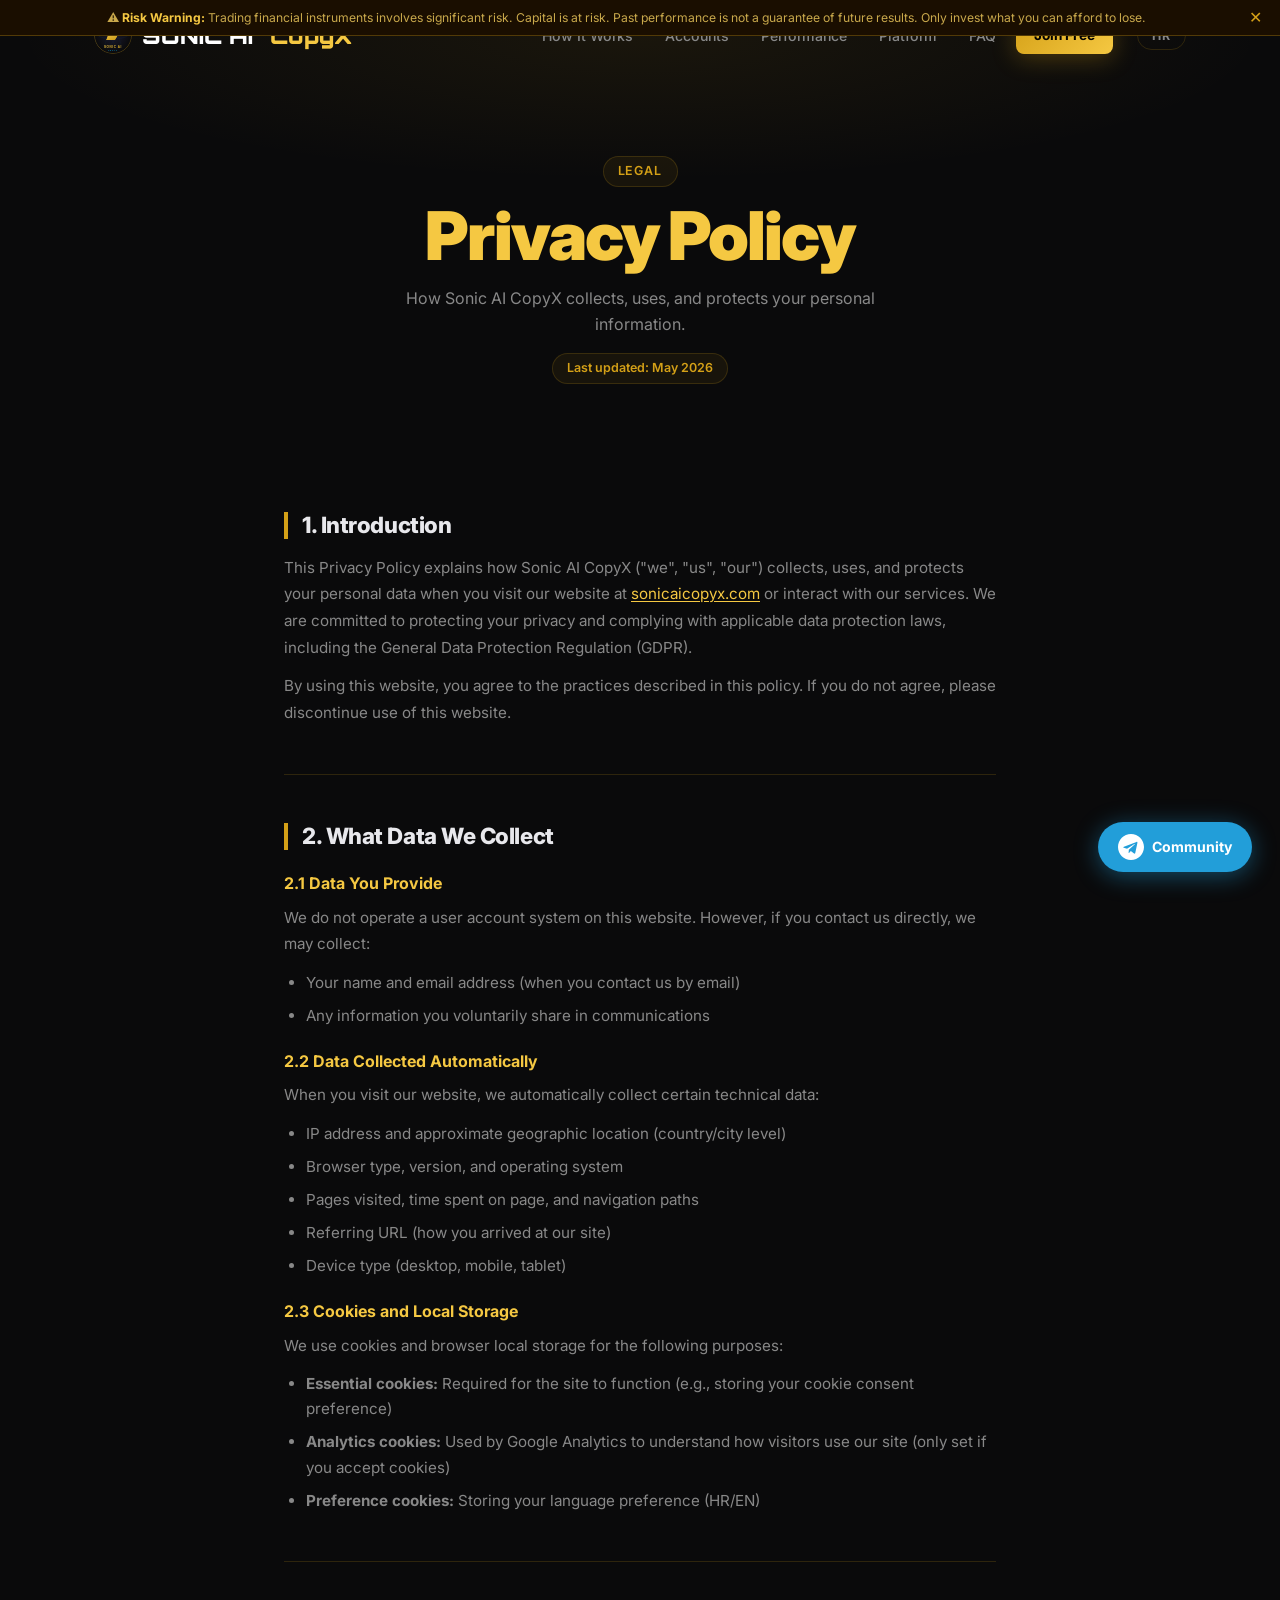
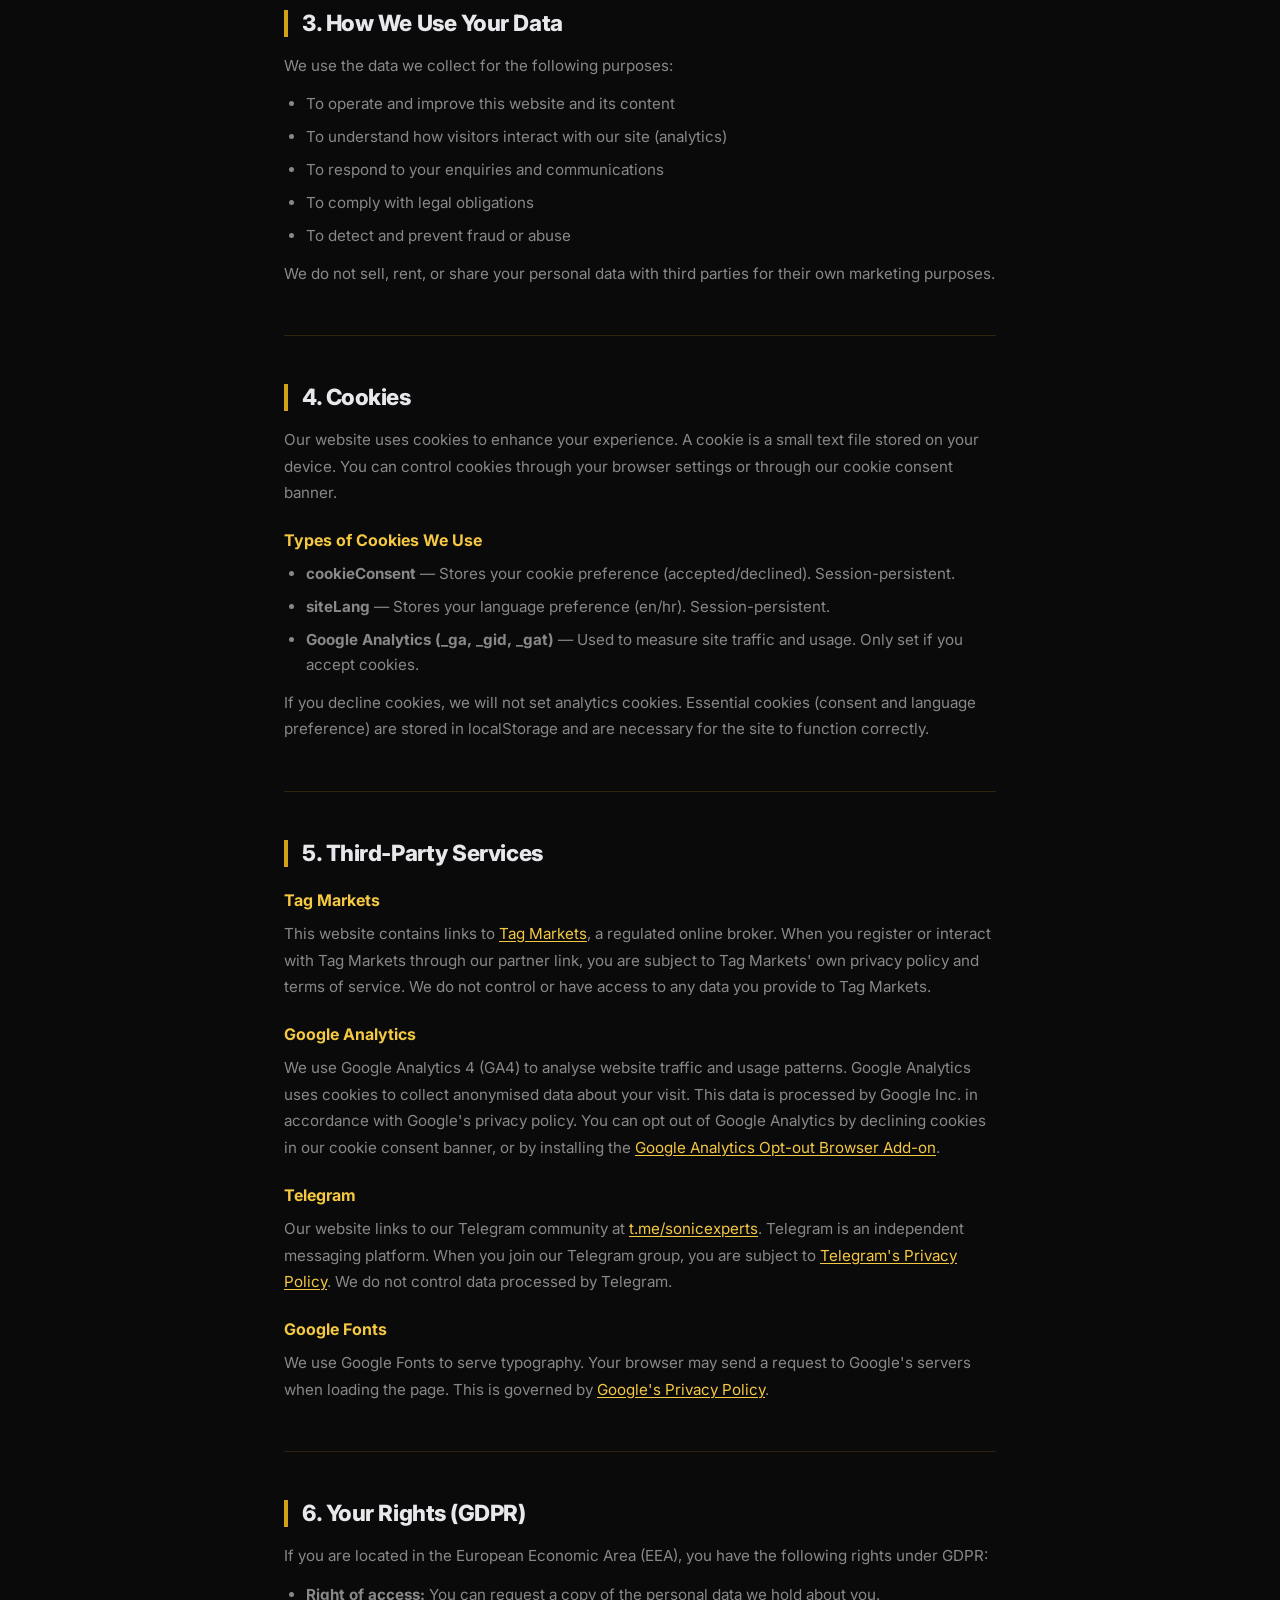
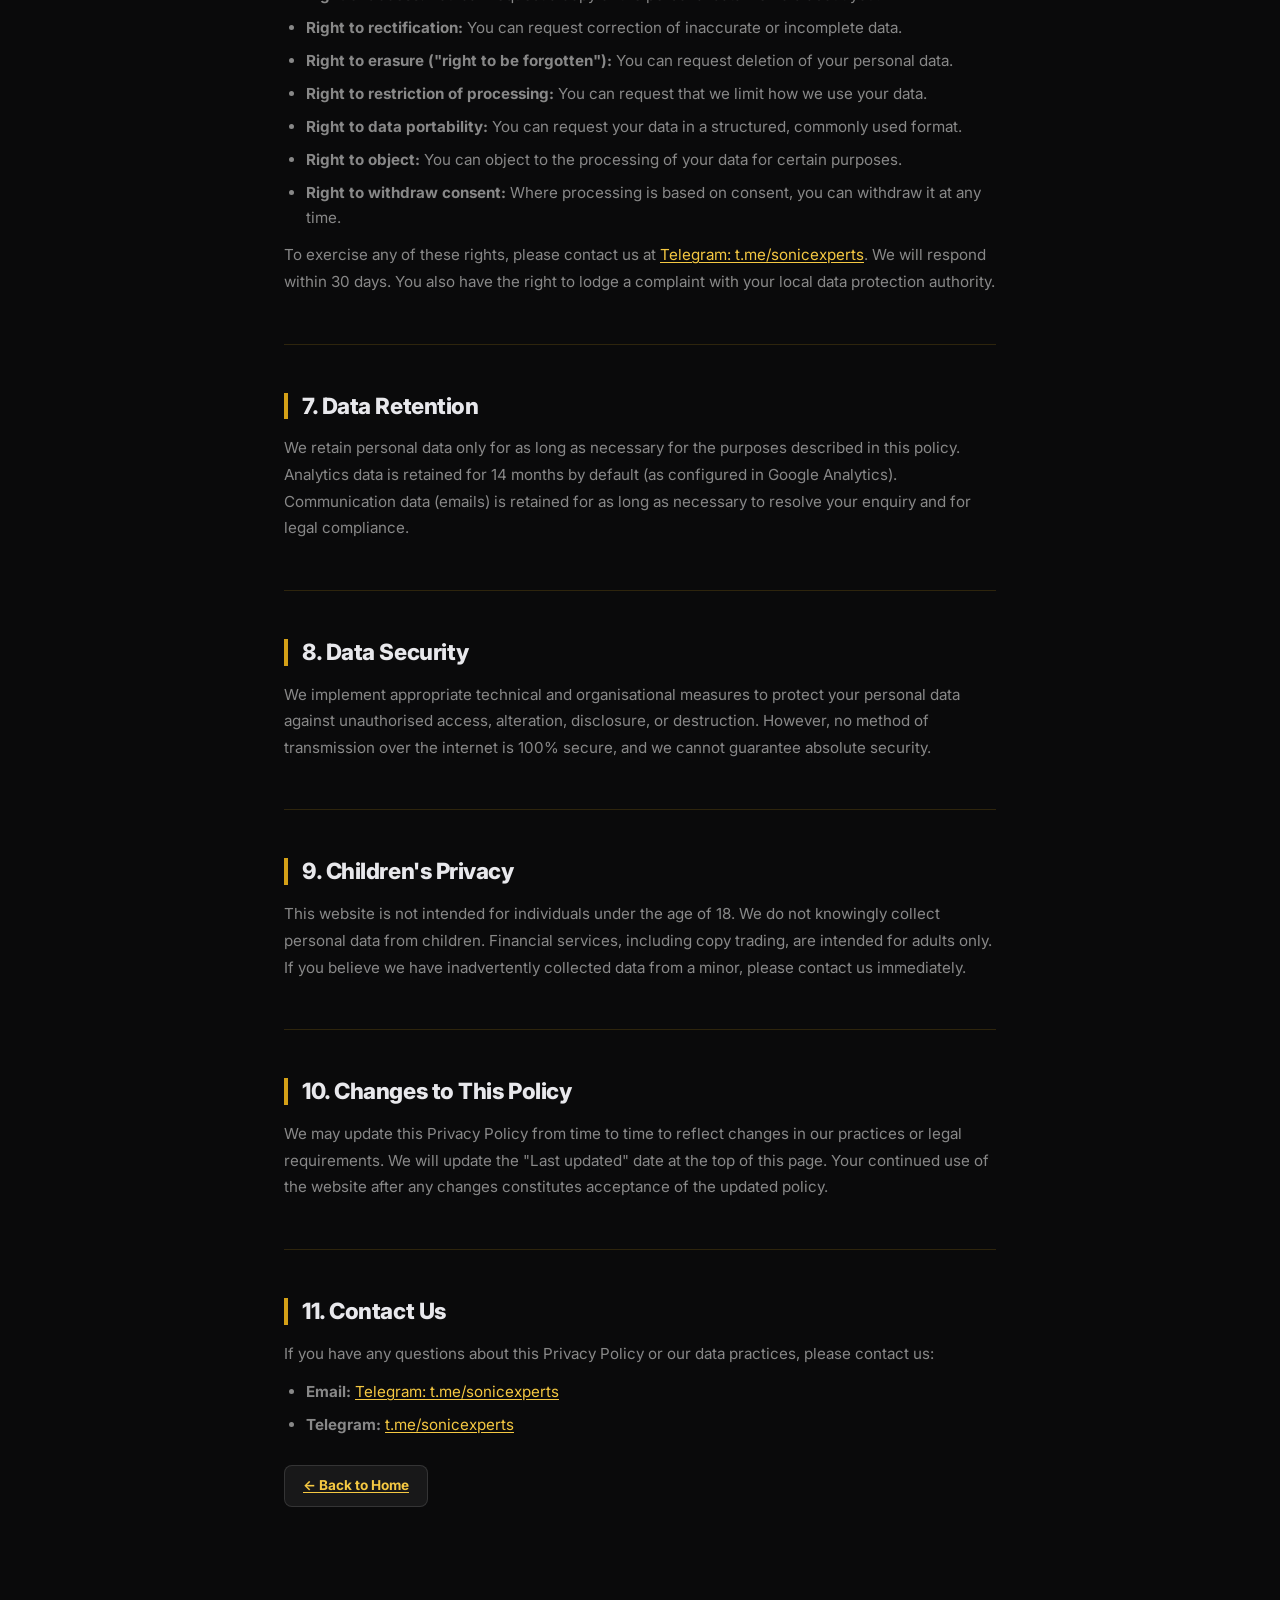
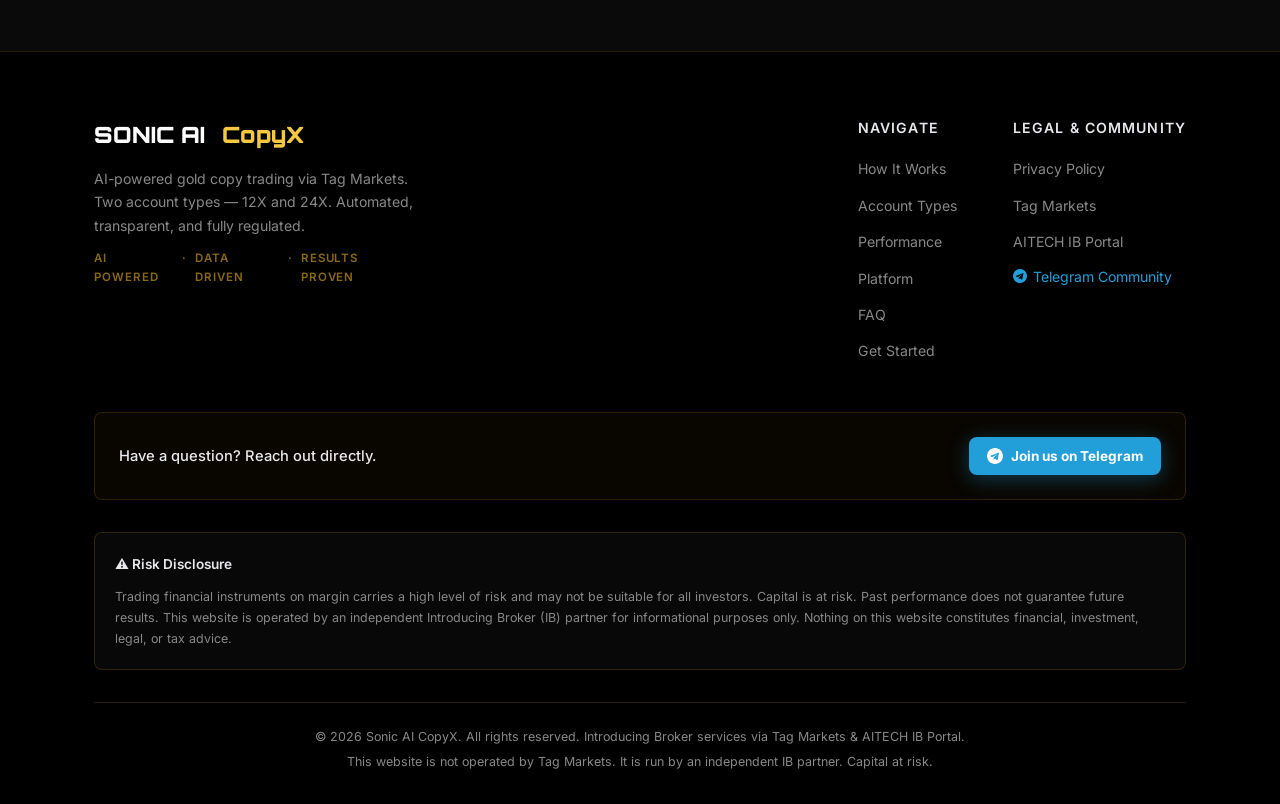
==== commit 06b69920: "Remove email address from all pages — replaced with Telegram link https://claude.ai/code/session_01C" ====
--- a/privacy.html
+++ b/privacy.html
@@ -270,7 +270,7 @@
         <li><strong>Right to withdraw consent:</strong> Where processing is based on consent, you can withdraw it at any time.</li>
       </ul>
       <p>
-        To exercise any of these rights, please contact us at <a href="mailto:ktrakostanec@gmail.com">ktrakostanec@gmail.com</a>.
+        To exercise any of these rights, please contact us at <a href="https://t.me/sonicexperts" target="_blank" rel="noopener noreferrer">Telegram: t.me/sonicexperts</a>.
         We will respond within 30 days. You also have the right to lodge a complaint with your local data protection authority.
       </p>
     </div>
@@ -325,7 +325,7 @@
       <h2>11. Contact Us</h2>
       <p>If you have any questions about this Privacy Policy or our data practices, please contact us:</p>
       <ul>
-        <li><strong>Email:</strong> <a href="mailto:ktrakostanec@gmail.com">ktrakostanec@gmail.com</a></li>
+        <li><strong>Email:</strong> <a href="https://t.me/sonicexperts" target="_blank" rel="noopener noreferrer">Telegram: t.me/sonicexperts</a></li>
         <li><strong>Telegram:</strong> <a href="https://t.me/sonicexperts" target="_blank" rel="noopener noreferrer">t.me/sonicexperts</a></li>
       </ul>
       <p>
@@ -385,13 +385,9 @@
       <div class="footer__contact">
         <p class="footer__contact-heading">Have a question? Reach out directly.</p>
         <div class="footer__contact-btns">
-          <a href="mailto:ktrakostanec@gmail.com" class="btn btn--ghost btn--sm">
-            <svg xmlns="http://www.w3.org/2000/svg" width="16" height="16" viewBox="0 0 24 24" fill="none" stroke="currentColor" stroke-width="2" stroke-linecap="round" stroke-linejoin="round"><rect x="2" y="4" width="20" height="16" rx="2"/><path d="m22 7-8.97 5.7a1.94 1.94 0 0 1-2.06 0L2 7"/></svg>
-            ktrakostanec@gmail.com
-          </a>
           <a href="https://t.me/sonicexperts" target="_blank" rel="noopener noreferrer" class="btn btn--tg btn--sm">
             <svg xmlns="http://www.w3.org/2000/svg" width="16" height="16" viewBox="0 0 24 24" fill="currentColor"><path d="M12 0C5.373 0 0 5.373 0 12s5.373 12 12 12 12-5.373 12-12S18.627 0 12 0zm5.894 8.221-1.97 9.28c-.145.658-.537.818-1.084.508l-3-2.21-1.447 1.394c-.16.16-.295.295-.605.295l.213-3.053 5.56-5.023c.242-.213-.054-.333-.373-.12l-6.871 4.326-2.962-.924c-.643-.204-.657-.643.136-.953l11.57-4.461c.537-.194 1.006.131.833.941z"/></svg>
-            Telegram
+            Join us on Telegram
           </a>
         </div>
       </div>
